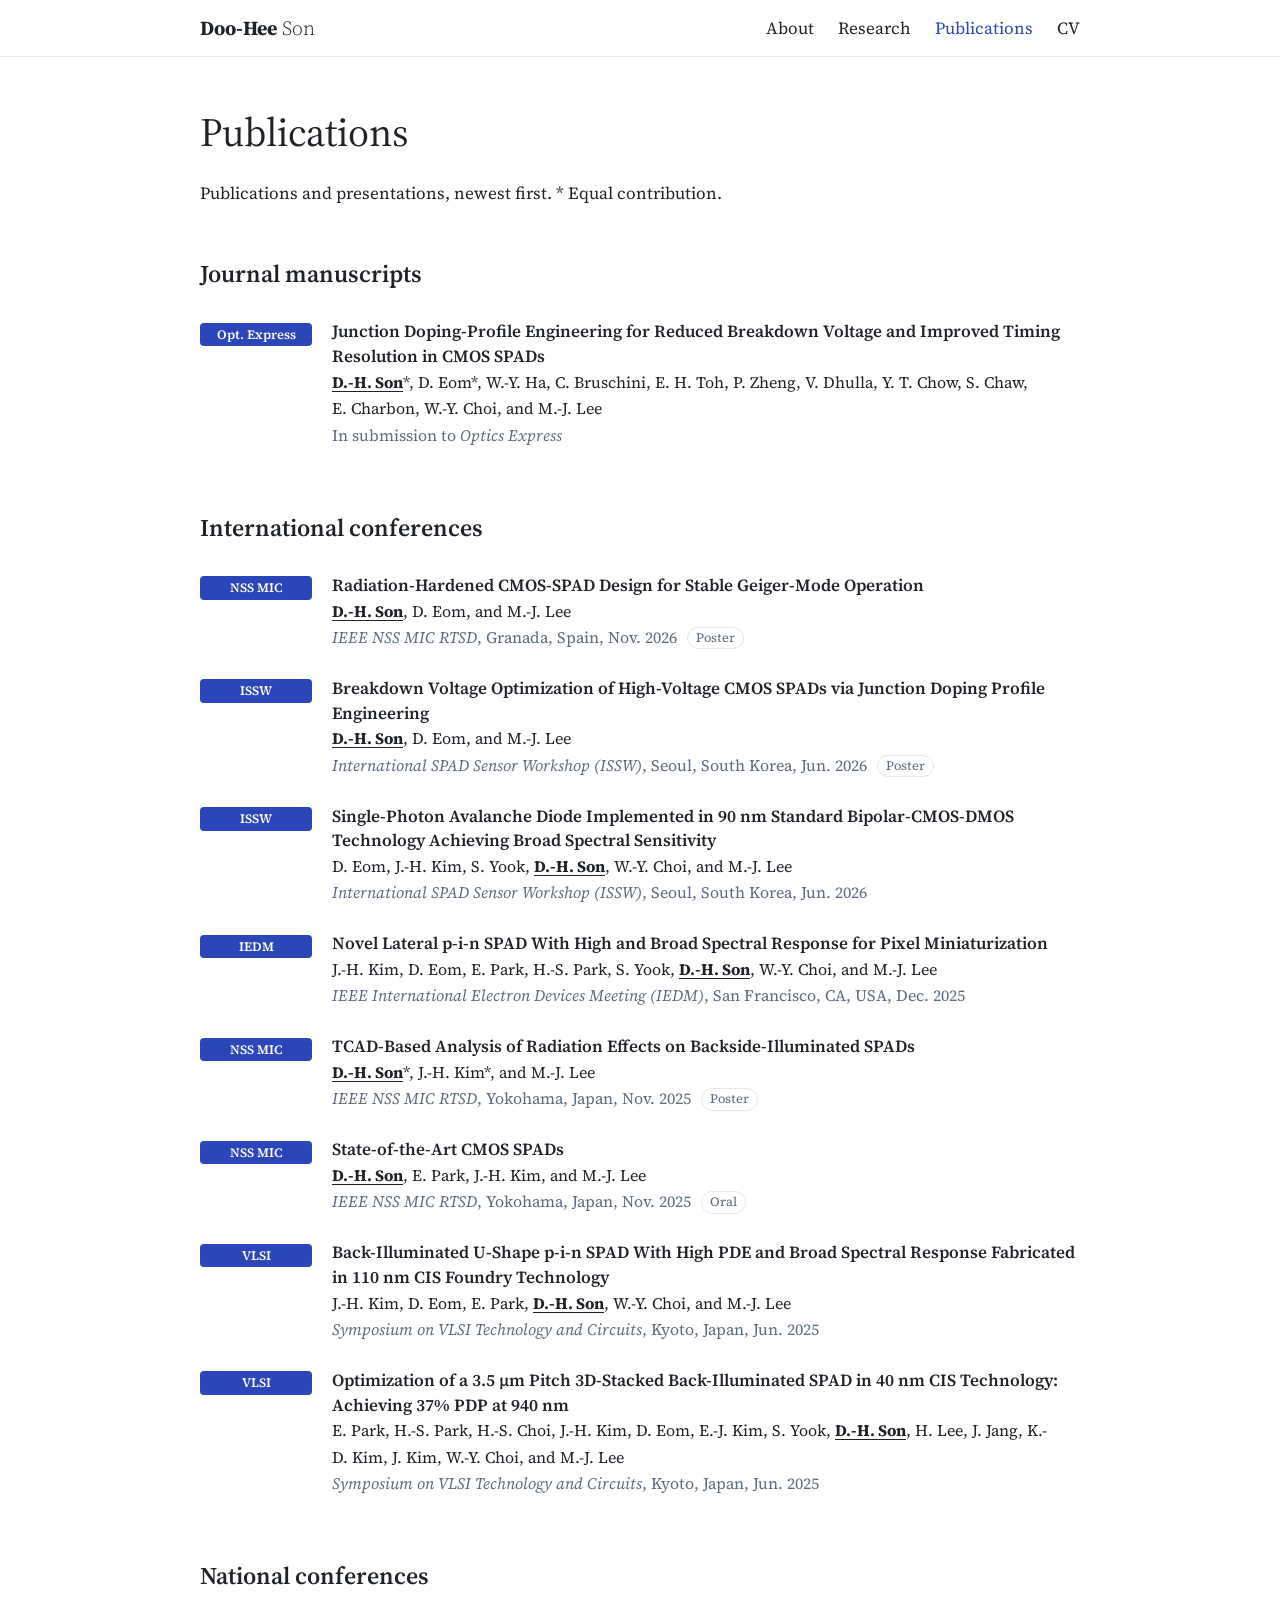
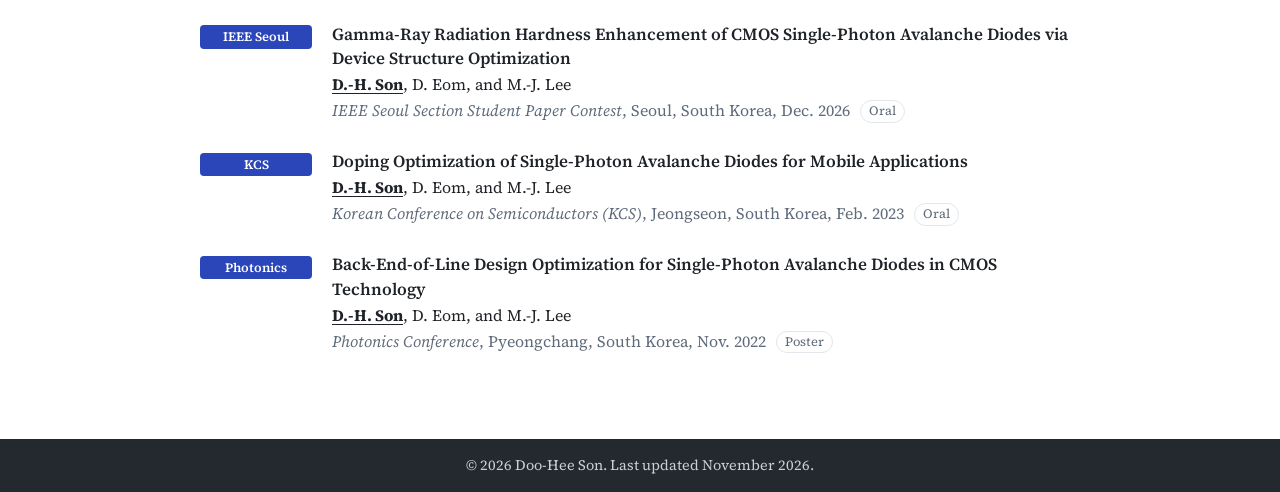
==== publications.html @ ad251dd1 "Add files via upload" ====
<!DOCTYPE html>
<html lang="en">
<head>
<meta charset="utf-8">
<meta name="viewport" content="width=device-width, initial-scale=1">
<title>Publications | Doo-Hee Son</title>
<meta name="description" content="Publications and presentations of Doo-Hee Son on CMOS single-photon avalanche diodes (SPADs).">
<link rel="icon" href="data:image/svg+xml,%3Csvg xmlns='http://www.w3.org/2000/svg' viewBox='0 0 16 16'%3E%3Crect x='2' y='2' width='12' height='12' rx='2' fill='%232A46B8'/%3E%3C/svg%3E">
<link rel="preconnect" href="https://fonts.googleapis.com">
<link rel="preconnect" href="https://fonts.gstatic.com" crossorigin>
<link href="https://fonts.googleapis.com/css2?family=Source+Serif+4:ital,opsz,wght@0,8..60,300..700;1,8..60,400&display=swap" rel="stylesheet">
<link rel="stylesheet" href="style.css">
</head>
<body>

<nav class="site-nav" aria-label="Main">
  <div class="container">
    <a class="brand" href="index.html"><b>Doo-Hee</b> <span>Son</span></a>
    <ul class="nav-links">
      <li><a href="index.html">About</a></li>
      <li><a href="research.html">Research</a></li>
      <li><a href="publications.html" aria-current="page">Publications</a></li>
      <li><a href="CV_DooHee_Son.pdf">CV</a></li>
    </ul>
  </div>
</nav>

<main class="container">
  <h1 class="page-title">Publications</h1>
  <p>Publications and presentations, newest first. * Equal contribution.</p>

  <h2>Journal manuscripts</h2>
  <ul class="pub-list">
    <li class="pub">
      <abbr class="badge" title="Optics Express">Opt. Express</abbr>
      <div>
        <div class="pub-title">Junction Doping-Profile Engineering for Reduced Breakdown Voltage and Improved Timing Resolution in CMOS SPADs</div>
        <div class="pub-authors"><b>D.-H.&nbsp;Son</b>*, D.&nbsp;Eom*, W.-Y.&nbsp;Ha, C.&nbsp;Bruschini, E.&nbsp;H.&nbsp;Toh, P.&nbsp;Zheng, V.&nbsp;Dhulla, Y.&nbsp;T.&nbsp;Chow, S.&nbsp;Chaw, E.&nbsp;Charbon, W.-Y.&nbsp;Choi, and M.-J.&nbsp;Lee</div>
        <div class="pub-venue">In submission to <i>Optics Express</i></div>
      </div>
    </li>
  </ul>

  <h2>International conferences</h2>
  <ul class="pub-list">
    <li class="pub">
      <abbr class="badge" title="IEEE Nuclear Science Symposium, Medical Imaging Conference and Room Temperature Semiconductor Detector Symposium">NSS MIC</abbr>
      <div>
        <div class="pub-title">Radiation-Hardened CMOS-SPAD Design for Stable Geiger-Mode Operation</div>
        <div class="pub-authors"><b>D.-H.&nbsp;Son</b>, D.&nbsp;Eom, and M.-J.&nbsp;Lee</div>
        <div class="pub-venue"><i>IEEE NSS MIC RTSD</i>, Granada, Spain, Nov. 2026 <span class="pill">Poster</span></div>
      </div>
    </li>
    <li class="pub">
      <abbr class="badge" title="International SPAD Sensor Workshop">ISSW</abbr>
      <div>
        <div class="pub-title">Breakdown Voltage Optimization of High-Voltage CMOS SPADs via Junction Doping Profile Engineering</div>
        <div class="pub-authors"><b>D.-H.&nbsp;Son</b>, D.&nbsp;Eom, and M.-J.&nbsp;Lee</div>
        <div class="pub-venue"><i>International SPAD Sensor Workshop (ISSW)</i>, Seoul, South Korea, Jun. 2026 <span class="pill">Poster</span></div>
      </div>
    </li>
    <li class="pub">
      <abbr class="badge" title="International SPAD Sensor Workshop">ISSW</abbr>
      <div>
        <div class="pub-title">Single-Photon Avalanche Diode Implemented in 90 nm Standard Bipolar-CMOS-DMOS Technology Achieving Broad Spectral Sensitivity</div>
        <div class="pub-authors">D.&nbsp;Eom, J.-H.&nbsp;Kim, S.&nbsp;Yook, <b>D.-H.&nbsp;Son</b>, W.-Y.&nbsp;Choi, and M.-J.&nbsp;Lee</div>
        <div class="pub-venue"><i>International SPAD Sensor Workshop (ISSW)</i>, Seoul, South Korea, Jun. 2026</div>
      </div>
    </li>
    <li class="pub">
      <abbr class="badge" title="IEEE International Electron Devices Meeting">IEDM</abbr>
      <div>
        <div class="pub-title">Novel Lateral p-i-n SPAD With High and Broad Spectral Response for Pixel Miniaturization</div>
        <div class="pub-authors">J.-H.&nbsp;Kim, D.&nbsp;Eom, E.&nbsp;Park, H.-S.&nbsp;Park, S.&nbsp;Yook, <b>D.-H.&nbsp;Son</b>, W.-Y.&nbsp;Choi, and M.-J.&nbsp;Lee</div>
        <div class="pub-venue"><i>IEEE International Electron Devices Meeting (IEDM)</i>, San Francisco, CA, USA, Dec. 2025</div>
      </div>
    </li>
    <li class="pub">
      <abbr class="badge" title="IEEE Nuclear Science Symposium, Medical Imaging Conference and Room Temperature Semiconductor Detector Symposium">NSS MIC</abbr>
      <div>
        <div class="pub-title">TCAD-Based Analysis of Radiation Effects on Backside-Illuminated SPADs</div>
        <div class="pub-authors"><b>D.-H.&nbsp;Son</b>*, J.-H.&nbsp;Kim*, and M.-J.&nbsp;Lee</div>
        <div class="pub-venue"><i>IEEE NSS MIC RTSD</i>, Yokohama, Japan, Nov. 2025 <span class="pill">Poster</span></div>
      </div>
    </li>
    <li class="pub">
      <abbr class="badge" title="IEEE Nuclear Science Symposium, Medical Imaging Conference and Room Temperature Semiconductor Detector Symposium">NSS MIC</abbr>
      <div>
        <div class="pub-title">State-of-the-Art CMOS SPADs</div>
        <div class="pub-authors"><b>D.-H.&nbsp;Son</b>, E.&nbsp;Park, J.-H.&nbsp;Kim, and M.-J.&nbsp;Lee</div>
        <div class="pub-venue"><i>IEEE NSS MIC RTSD</i>, Yokohama, Japan, Nov. 2025 <span class="pill">Oral</span></div>
      </div>
    </li>
    <li class="pub">
      <abbr class="badge" title="Symposium on VLSI Technology and Circuits">VLSI</abbr>
      <div>
        <div class="pub-title">Back-Illuminated U-Shape p-i-n SPAD With High PDE and Broad Spectral Response Fabricated in 110 nm CIS Foundry Technology</div>
        <div class="pub-authors">J.-H.&nbsp;Kim, D.&nbsp;Eom, E.&nbsp;Park, <b>D.-H.&nbsp;Son</b>, W.-Y.&nbsp;Choi, and M.-J.&nbsp;Lee</div>
        <div class="pub-venue"><i>Symposium on VLSI Technology and Circuits</i>, Kyoto, Japan, Jun. 2025</div>
      </div>
    </li>
    <li class="pub">
      <abbr class="badge" title="Symposium on VLSI Technology and Circuits">VLSI</abbr>
      <div>
        <div class="pub-title">Optimization of a 3.5 μm Pitch 3D-Stacked Back-Illuminated SPAD in 40 nm CIS Technology: Achieving 37% PDP at 940 nm</div>
        <div class="pub-authors">E.&nbsp;Park, H.-S.&nbsp;Park, H.-S.&nbsp;Choi, J.-H.&nbsp;Kim, D.&nbsp;Eom, E.-J.&nbsp;Kim, S.&nbsp;Yook, <b>D.-H.&nbsp;Son</b>, H.&nbsp;Lee, J.&nbsp;Jang, K.-D.&nbsp;Kim, J.&nbsp;Kim, W.-Y.&nbsp;Choi, and M.-J.&nbsp;Lee</div>
        <div class="pub-venue"><i>Symposium on VLSI Technology and Circuits</i>, Kyoto, Japan, Jun. 2025</div>
      </div>
    </li>
  </ul>

  <h2>National conferences</h2>
  <ul class="pub-list">
    <li class="pub">
      <abbr class="badge" title="IEEE Seoul Section Student Paper Contest">IEEE Seoul</abbr>
      <div>
        <div class="pub-title">Gamma-Ray Radiation Hardness Enhancement of CMOS Single-Photon Avalanche Diodes via Device Structure Optimization</div>
        <div class="pub-authors"><b>D.-H.&nbsp;Son</b>, D.&nbsp;Eom, and M.-J.&nbsp;Lee</div>
        <div class="pub-venue"><i>IEEE Seoul Section Student Paper Contest</i>, Seoul, South Korea, Dec. 2026 <span class="pill">Oral</span></div>
      </div>
    </li>
    <li class="pub">
      <abbr class="badge" title="Korean Conference on Semiconductors">KCS</abbr>
      <div>
        <div class="pub-title">Doping Optimization of Single-Photon Avalanche Diodes for Mobile Applications</div>
        <div class="pub-authors"><b>D.-H.&nbsp;Son</b>, D.&nbsp;Eom, and M.-J.&nbsp;Lee</div>
        <div class="pub-venue"><i>Korean Conference on Semiconductors (KCS)</i>, Jeongseon, South Korea, Feb. 2023 <span class="pill">Oral</span></div>
      </div>
    </li>
    <li class="pub">
      <abbr class="badge" title="Photonics Conference">Photonics</abbr>
      <div>
        <div class="pub-title">Back-End-of-Line Design Optimization for Single-Photon Avalanche Diodes in CMOS Technology</div>
        <div class="pub-authors"><b>D.-H.&nbsp;Son</b>, D.&nbsp;Eom, and M.-J.&nbsp;Lee</div>
        <div class="pub-venue"><i>Photonics Conference</i>, Pyeongchang, South Korea, Nov. 2022 <span class="pill">Poster</span></div>
      </div>
    </li>
  </ul>
</main>

<footer class="site-footer">
  <div class="container">© 2026 Doo-Hee Son. Last updated November 2026.</div>
</footer>

</body>
</html>
---- style.css ----
/* Doo-Hee Son, personal academic site */

:root {
  --text: #1f2328;
  --muted: #5f6b7a;
  --link: #2a46b8;
  --link-hover: #1b2f8a;
  --rule: #e3e6ea;
  --card: #fafbfc;
  --bg: #ffffff;
  --photon: #2f55e4;
  --pixel: #e8ebf3;
  --serif: "Source Serif 4", Georgia, "Times New Roman", serif;
}

* { box-sizing: border-box; }

html { -webkit-text-size-adjust: 100%; scroll-padding-top: 4.5rem; }

body {
  margin: 0;
  background: var(--bg);
  color: var(--text);
  font-family: var(--serif);
  font-optical-sizing: auto;
  font-size: 1.0625rem;
  line-height: 1.65;
}

a { color: var(--link); text-decoration: none; }
a:hover { color: var(--link-hover); text-decoration: underline; text-underline-offset: 0.15em; }
a:focus-visible, canvas:focus-visible {
  outline: 2px solid var(--link);
  outline-offset: 3px;
  border-radius: 2px;
}

p { margin: 0 0 1rem; }

.container {
  max-width: 58rem;
  margin: 0 auto;
  padding: 0 1.5rem;
}

/* Navigation */
.site-nav {
  position: sticky;
  top: 0;
  z-index: 10;
  background: rgba(255, 255, 255, 0.96);
  border-bottom: 1px solid var(--rule);
}
.site-nav .container {
  display: flex;
  align-items: center;
  justify-content: space-between;
  gap: 1rem;
  min-height: 3.5rem;
}
.brand {
  font-size: 1.25rem;
  color: var(--text);
  white-space: nowrap;
}
.brand:hover { color: var(--text); text-decoration: none; }
.brand b { font-weight: 700; }
.brand span { font-weight: 300; }
.nav-links {
  display: flex;
  flex-wrap: wrap;
  gap: 0.25rem 1.5rem;
  margin: 0 0 0 auto;
  padding: 0;
  list-style: none;
}
.nav-links a { color: var(--text); }
.nav-links a:hover { color: var(--link); text-decoration: none; }
.nav-links a[aria-current="page"] { color: var(--link); }

main.container { padding-top: 3.25rem; padding-bottom: 4.5rem; }

/* Headings */
.name {
  font-size: 2.75rem;
  line-height: 1.1;
  margin: 0 0 0.35rem;
  font-weight: 300;
  letter-spacing: -0.01em;
}
.name b { font-weight: 700; }
.tagline {
  color: var(--muted);
  font-size: 1.125rem;
  margin: 0 0 2rem;
}
.page-title {
  font-size: 2.5rem;
  font-weight: 400;
  line-height: 1.15;
  margin: 0 0 1.5rem;
}
h2 {
  font-size: 1.5rem;
  font-weight: 600;
  line-height: 1.25;
  margin: 3.25rem 0 1.1rem;
}
h3 {
  font-size: 1.2rem;
  font-weight: 600;
  line-height: 1.35;
  margin: 0 0 0.2rem;
}

/* About page */
.profile {
  float: right;
  width: 15rem;
  margin: 0.35rem 0 1.5rem 2.5rem;
}
.profile img {
  display: block;
  width: 100%;
  aspect-ratio: 3 / 4;
  object-fit: cover;
  border-radius: 6px;
  box-shadow: 0 1px 2px rgba(31, 35, 40, 0.12), 0 4px 14px rgba(31, 35, 40, 0.08);
  background: var(--pixel);
}
.profile figcaption {
  margin-top: 0.75rem;
  font-size: 0.9rem;
  line-height: 1.5;
  color: var(--muted);
  text-align: center;
}
.profile.missing img { display: none; }

.contact-card {
  display: inline-block;
  margin: 0.5rem 0 0;
  padding: 0.9rem 1.25rem;
  border: 1px solid var(--rule);
  border-radius: 8px;
  background: var(--card);
  font-size: 1rem;
}
.contact-card ul { list-style: none; margin: 0; padding: 0; }
.contact-card li {
  display: flex;
  align-items: baseline;
  gap: 0.6rem;
  padding: 0.15rem 0;
}
.contact-card svg {
  flex: none;
  width: 1rem;
  height: 1rem;
  position: relative;
  top: 0.15rem;
  color: var(--muted);
}
.contact-card .sep { color: var(--muted); margin: 0 0.35rem; }
.contact-card .note { color: var(--muted); }

.clear { clear: both; }

/* News */
.news { list-style: none; margin: 0; padding: 0; }
.news li {
  display: grid;
  grid-template-columns: 6.5rem 1fr;
  gap: 1rem;
  padding: 0.45rem 0;
  border-bottom: 1px solid var(--rule);
}
.news li:last-child { border-bottom: 0; }
.news time { color: var(--muted); font-variant-numeric: tabular-nums; }

/* Publications */
.pub-list { list-style: none; margin: 0; padding: 0; }
.pub {
  display: grid;
  grid-template-columns: 7rem 1fr;
  gap: 1.25rem;
  padding: 0.8rem 0;
}
.badge {
  display: block;
  align-self: start;
  margin-top: 0.2rem;
  padding: 0.2rem 0.4rem;
  border-radius: 4px;
  background: var(--link);
  color: #fff;
  font-size: 0.8rem;
  font-weight: 600;
  line-height: 1.35;
  text-align: center;
  text-decoration: none;
}
.pub-title { font-weight: 600; line-height: 1.45; }
.pub-authors { color: var(--text); font-size: 1rem; }
.pub-authors b { font-weight: 700; text-decoration: underline; text-underline-offset: 0.18em; text-decoration-thickness: 1px; white-space: nowrap; }
.pub-venue { color: var(--muted); font-size: 1rem; }
.pill {
  display: inline-block;
  margin-left: 0.4rem;
  padding: 0 0.5rem;
  border: 1px solid var(--rule);
  border-radius: 999px;
  font-size: 0.8rem;
  line-height: 1.6;
  color: var(--muted);
  vertical-align: 0.1em;
}
.pub-note { color: var(--muted); font-size: 0.95rem; margin-top: 1rem; }
.more-link { margin-top: 0.75rem; }

/* Research page */
.research-intro {
  display: grid;
  grid-template-columns: 1fr auto;
  gap: 2.5rem;
  align-items: start;
}
.array { margin: 0; width: 15rem; }
.array canvas { display: block; width: 15rem; height: 15rem; cursor: pointer; }
.array figcaption {
  margin-top: 0.6rem;
  font-size: 0.875rem;
  line-height: 1.45;
  color: var(--muted);
}
.project { margin-top: 3.5rem; }
.project h2 { margin-top: 0; }
.nobr { white-space: nowrap; }
.project .period { color: var(--muted); margin: 0 0 0.85rem; }
.project .credit { color: var(--muted); font-size: 1rem; }

.tapeouts {
  width: 100%;
  border-collapse: collapse;
  margin-top: 1rem;
  font-size: 1rem;
  line-height: 1.45;
}
.tapeouts th {
  text-align: left;
  font-weight: 600;
  padding: 0.45rem 1rem 0.45rem 0;
  border-bottom: 1px solid var(--text);
}
.tapeouts td {
  padding: 0.55rem 1rem 0.55rem 0;
  border-bottom: 1px solid var(--rule);
  vertical-align: top;
}
.tapeouts td:first-child { white-space: nowrap; color: var(--muted); font-variant-numeric: tabular-nums; }

/* Footer */
.site-footer {
  background: #24292f;
  color: #c9d1d9;
  font-size: 0.9rem;
  padding: 0.9rem 0;
  text-align: center;
}

@media (max-width: 720px) {
  main.container { padding-top: 2.25rem; }
  .name { font-size: 2.25rem; }
  .page-title { font-size: 2rem; }
  .profile { float: none; width: 12rem; margin: 0 0 1.75rem; }
  .profile figcaption { text-align: left; }
  .contact-card { display: block; }
  .news li { grid-template-columns: 1fr; gap: 0; }
  .pub { grid-template-columns: 1fr; gap: 0.35rem; }
  .badge { justify-self: start; }
  .research-intro { grid-template-columns: 1fr; gap: 1.5rem; }
  .array, .array canvas { width: 12.5rem; }
  .array canvas { height: 12.5rem; }
  .tapeouts thead { display: none; }
  .tapeouts tr { display: block; padding: 0.6rem 0; border-bottom: 1px solid var(--rule); }
  .tapeouts td { display: block; border: 0; padding: 0; }
}

@media (prefers-reduced-motion: reduce) {
  * { scroll-behavior: auto !important; }
}
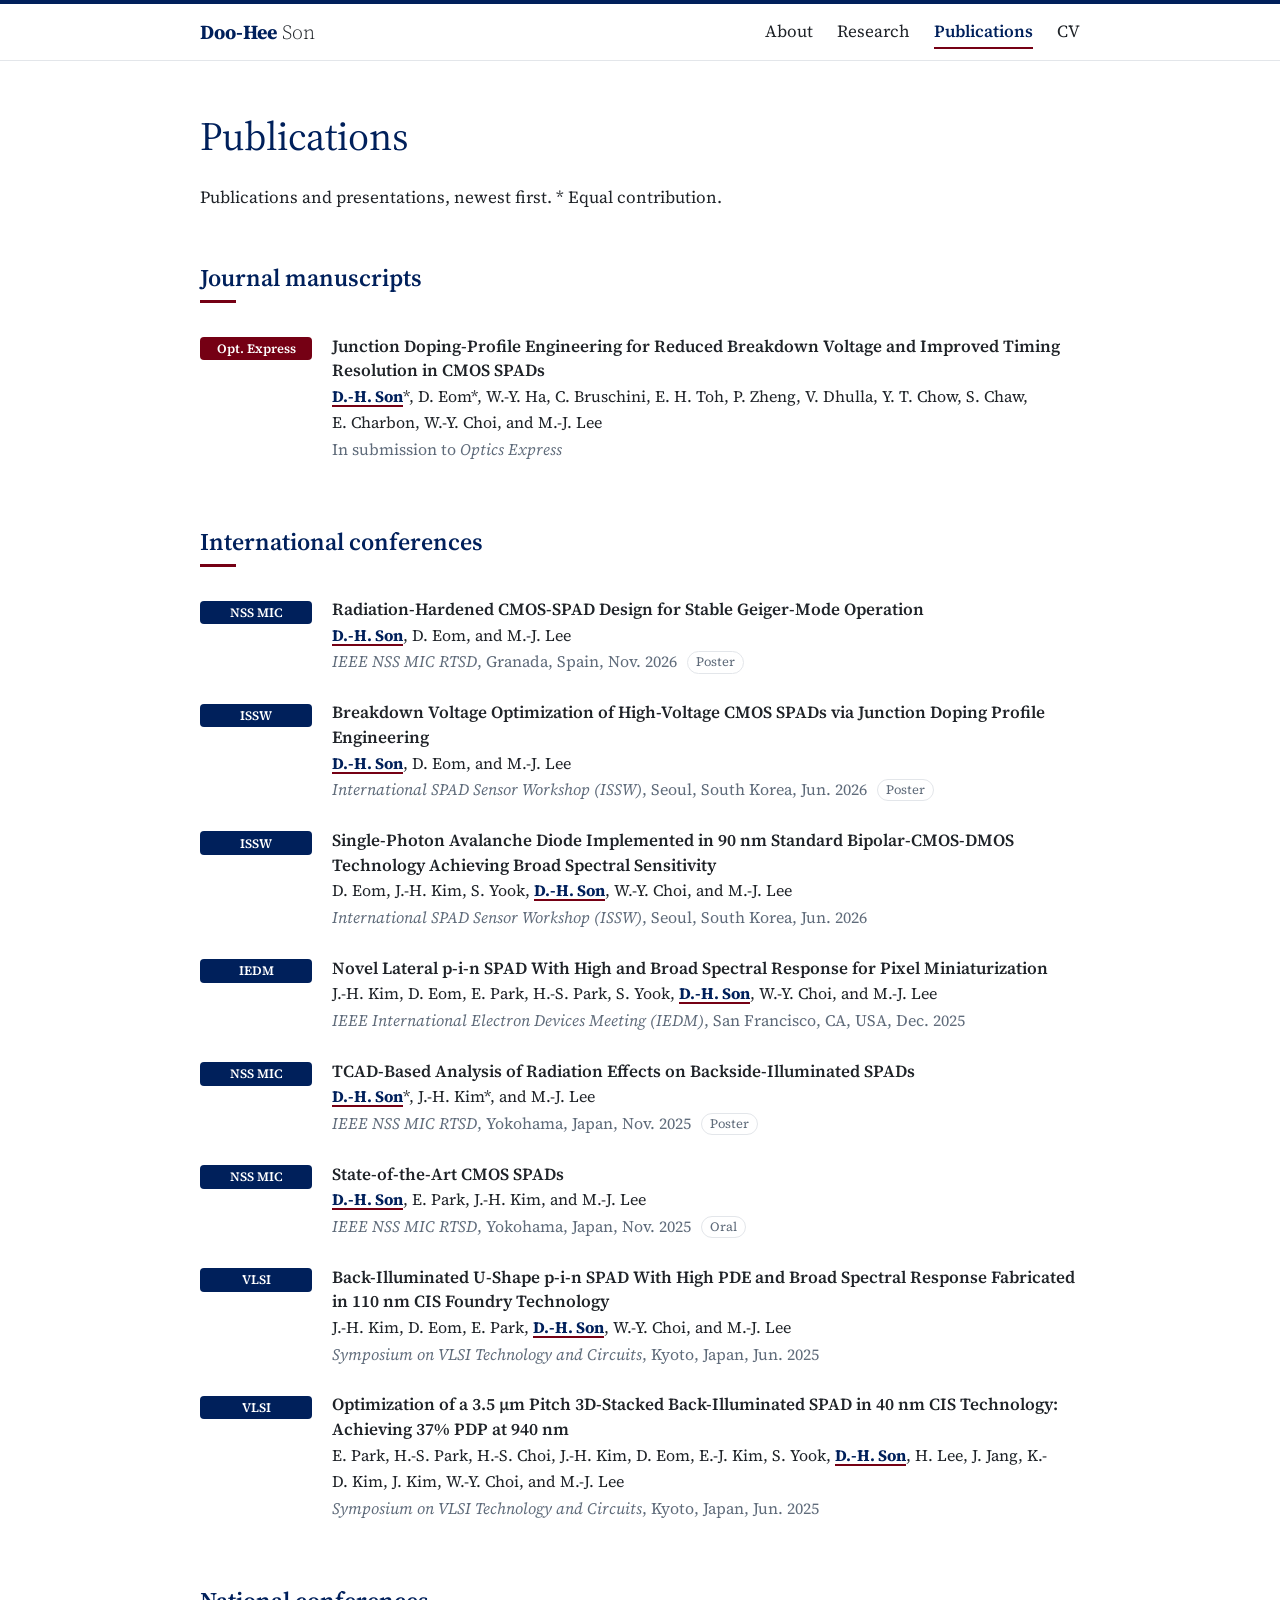
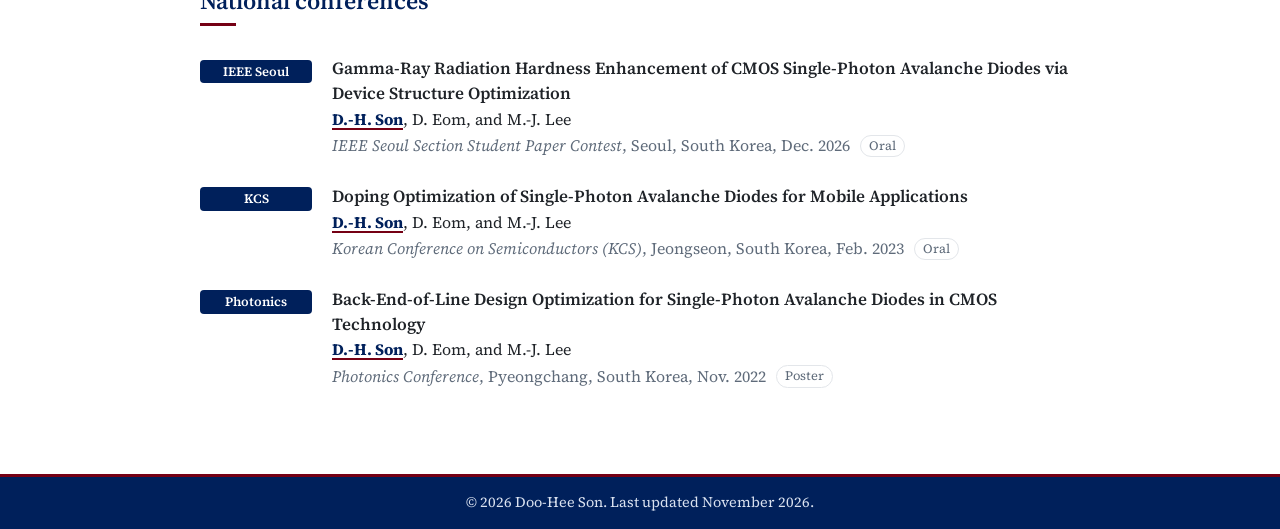
==== commit 46170e92: "Add files via upload" ====
--- a/publications.html
+++ b/publications.html
@@ -5,7 +5,7 @@
 <meta name="viewport" content="width=device-width, initial-scale=1">
 <title>Publications | Doo-Hee Son</title>
 <meta name="description" content="Publications and presentations of Doo-Hee Son on CMOS single-photon avalanche diodes (SPADs).">
-<link rel="icon" href="data:image/svg+xml,%3Csvg xmlns='http://www.w3.org/2000/svg' viewBox='0 0 16 16'%3E%3Crect x='2' y='2' width='12' height='12' rx='2' fill='%232A46B8'/%3E%3C/svg%3E">
+<link rel="icon" href="data:image/svg+xml,%3Csvg xmlns='http://www.w3.org/2000/svg' viewBox='0 0 16 16'%3E%3Crect x='2' y='2' width='12' height='12' rx='2' fill='%2300205B'/%3E%3Crect x='9' y='9' width='5' height='5' rx='1' fill='%23750014'/%3E%3C/svg%3E">
 <link rel="preconnect" href="https://fonts.googleapis.com">
 <link rel="preconnect" href="https://fonts.gstatic.com" crossorigin>
 <link href="https://fonts.googleapis.com/css2?family=Source+Serif+4:ital,opsz,wght@0,8..60,300..700;1,8..60,400&display=swap" rel="stylesheet">
@@ -32,7 +32,7 @@
   <h2>Journal manuscripts</h2>
   <ul class="pub-list">
     <li class="pub">
-      <abbr class="badge" title="Optics Express">Opt. Express</abbr>
+      <abbr class="badge journal" title="Optics Express">Opt. Express</abbr>
       <div>
         <div class="pub-title">Junction Doping-Profile Engineering for Reduced Breakdown Voltage and Improved Timing Resolution in CMOS SPADs</div>
         <div class="pub-authors"><b>D.-H.&nbsp;Son</b>*, D.&nbsp;Eom*, W.-Y.&nbsp;Ha, C.&nbsp;Bruschini, E.&nbsp;H.&nbsp;Toh, P.&nbsp;Zheng, V.&nbsp;Dhulla, Y.&nbsp;T.&nbsp;Chow, S.&nbsp;Chaw, E.&nbsp;Charbon, W.-Y.&nbsp;Choi, and M.-J.&nbsp;Lee</div>
--- a/style.css
+++ b/style.css
@@ -3,12 +3,14 @@
 :root {
   --text: #1f2328;
   --muted: #5f6b7a;
-  --link: #2a46b8;
-  --link-hover: #1b2f8a;
+  --yonsei: #00205B;   /* Yonsei blue, official Pantone 281C */
+  --mit: #750014;      /* MIT red, official web color */
+  --link: var(--yonsei);
+  --link-hover: var(--mit);
   --rule: #e3e6ea;
   --card: #fafbfc;
   --bg: #ffffff;
-  --photon: #2f55e4;
+  --photon: #00205B;
   --pixel: #e8ebf3;
   --serif: "Source Serif 4", Georgia, "Times New Roman", serif;
 }
@@ -27,10 +29,16 @@
   line-height: 1.65;
 }
 
-a { color: var(--link); text-decoration: none; }
-a:hover { color: var(--link-hover); text-decoration: underline; text-underline-offset: 0.15em; }
+a {
+  color: var(--link);
+  text-decoration: underline;
+  text-decoration-color: rgba(0, 32, 91, 0.3);
+  text-decoration-thickness: 1px;
+  text-underline-offset: 0.18em;
+}
+a:hover { color: var(--link-hover); text-decoration-color: var(--link-hover); }
 a:focus-visible, canvas:focus-visible {
-  outline: 2px solid var(--link);
+  outline: 2px solid var(--yonsei);
   outline-offset: 3px;
   border-radius: 2px;
 }
@@ -49,6 +57,7 @@
   top: 0;
   z-index: 10;
   background: rgba(255, 255, 255, 0.96);
+  border-top: 4px solid var(--yonsei);
   border-bottom: 1px solid var(--rule);
 }
 .site-nav .container {
@@ -63,8 +72,8 @@
   color: var(--text);
   white-space: nowrap;
 }
-.brand:hover { color: var(--text); text-decoration: none; }
-.brand b { font-weight: 700; }
+.brand, .brand:hover { color: var(--text); text-decoration: none; }
+.brand b { font-weight: 700; color: var(--yonsei); }
 .brand span { font-weight: 300; }
 .nav-links {
   display: flex;
@@ -74,9 +83,10 @@
   padding: 0;
   list-style: none;
 }
-.nav-links a { color: var(--text); }
-.nav-links a:hover { color: var(--link); text-decoration: none; }
-.nav-links a[aria-current="page"] { color: var(--link); }
+.nav-links a { color: var(--text); text-decoration: none; }
+.nav-links a { display: inline-block; padding: 0.15rem 0; border-bottom: 2px solid transparent; }
+.nav-links a:hover { color: var(--mit); text-decoration: none; }
+.nav-links a[aria-current="page"] { color: var(--yonsei); font-weight: 600; border-bottom-color: var(--mit); }
 
 main.container { padding-top: 3.25rem; padding-bottom: 4.5rem; }
 
@@ -88,7 +98,7 @@
   font-weight: 300;
   letter-spacing: -0.01em;
 }
-.name b { font-weight: 700; }
+.name b { font-weight: 700; color: var(--yonsei); }
 .tagline {
   color: var(--muted);
   font-size: 1.125rem;
@@ -99,12 +109,22 @@
   font-weight: 400;
   line-height: 1.15;
   margin: 0 0 1.5rem;
+  color: var(--yonsei);
 }
 h2 {
   font-size: 1.5rem;
   font-weight: 600;
   line-height: 1.25;
+  color: var(--yonsei);
   margin: 3.25rem 0 1.1rem;
+}
+h2::after {
+  content: "";
+  display: block;
+  width: 2.25rem;
+  height: 3px;
+  margin-top: 0.45rem;
+  background: var(--mit);
 }
 h3 {
   font-size: 1.2rem;
@@ -159,7 +179,7 @@
   height: 1rem;
   position: relative;
   top: 0.15rem;
-  color: var(--muted);
+  color: var(--yonsei);
 }
 .contact-card .sep { color: var(--muted); margin: 0 0.35rem; }
 .contact-card .note { color: var(--muted); }
@@ -192,7 +212,7 @@
   margin-top: 0.2rem;
   padding: 0.2rem 0.4rem;
   border-radius: 4px;
-  background: var(--link);
+  background: var(--yonsei);
   color: #fff;
   font-size: 0.8rem;
   font-weight: 600;
@@ -200,9 +220,10 @@
   text-align: center;
   text-decoration: none;
 }
+.badge.journal { background: var(--mit); }
 .pub-title { font-weight: 600; line-height: 1.45; }
 .pub-authors { color: var(--text); font-size: 1rem; }
-.pub-authors b { font-weight: 700; text-decoration: underline; text-underline-offset: 0.18em; text-decoration-thickness: 1px; white-space: nowrap; }
+.pub-authors b { font-weight: 700; color: var(--yonsei); text-decoration: underline; text-decoration-color: var(--mit); text-underline-offset: 0.2em; text-decoration-thickness: 2px; white-space: nowrap; }
 .pub-venue { color: var(--muted); font-size: 1rem; }
 .pill {
   display: inline-block;
@@ -250,7 +271,7 @@
   text-align: left;
   font-weight: 600;
   padding: 0.45rem 1rem 0.45rem 0;
-  border-bottom: 1px solid var(--text);
+  border-bottom: 2px solid var(--yonsei);
 }
 .tapeouts td {
   padding: 0.55rem 1rem 0.55rem 0;
@@ -261,8 +282,9 @@
 
 /* Footer */
 .site-footer {
-  background: #24292f;
-  color: #c9d1d9;
+  background: var(--yonsei);
+  border-top: 3px solid var(--mit);
+  color: #dbe3f1;
   font-size: 0.9rem;
   padding: 0.9rem 0;
   text-align: center;
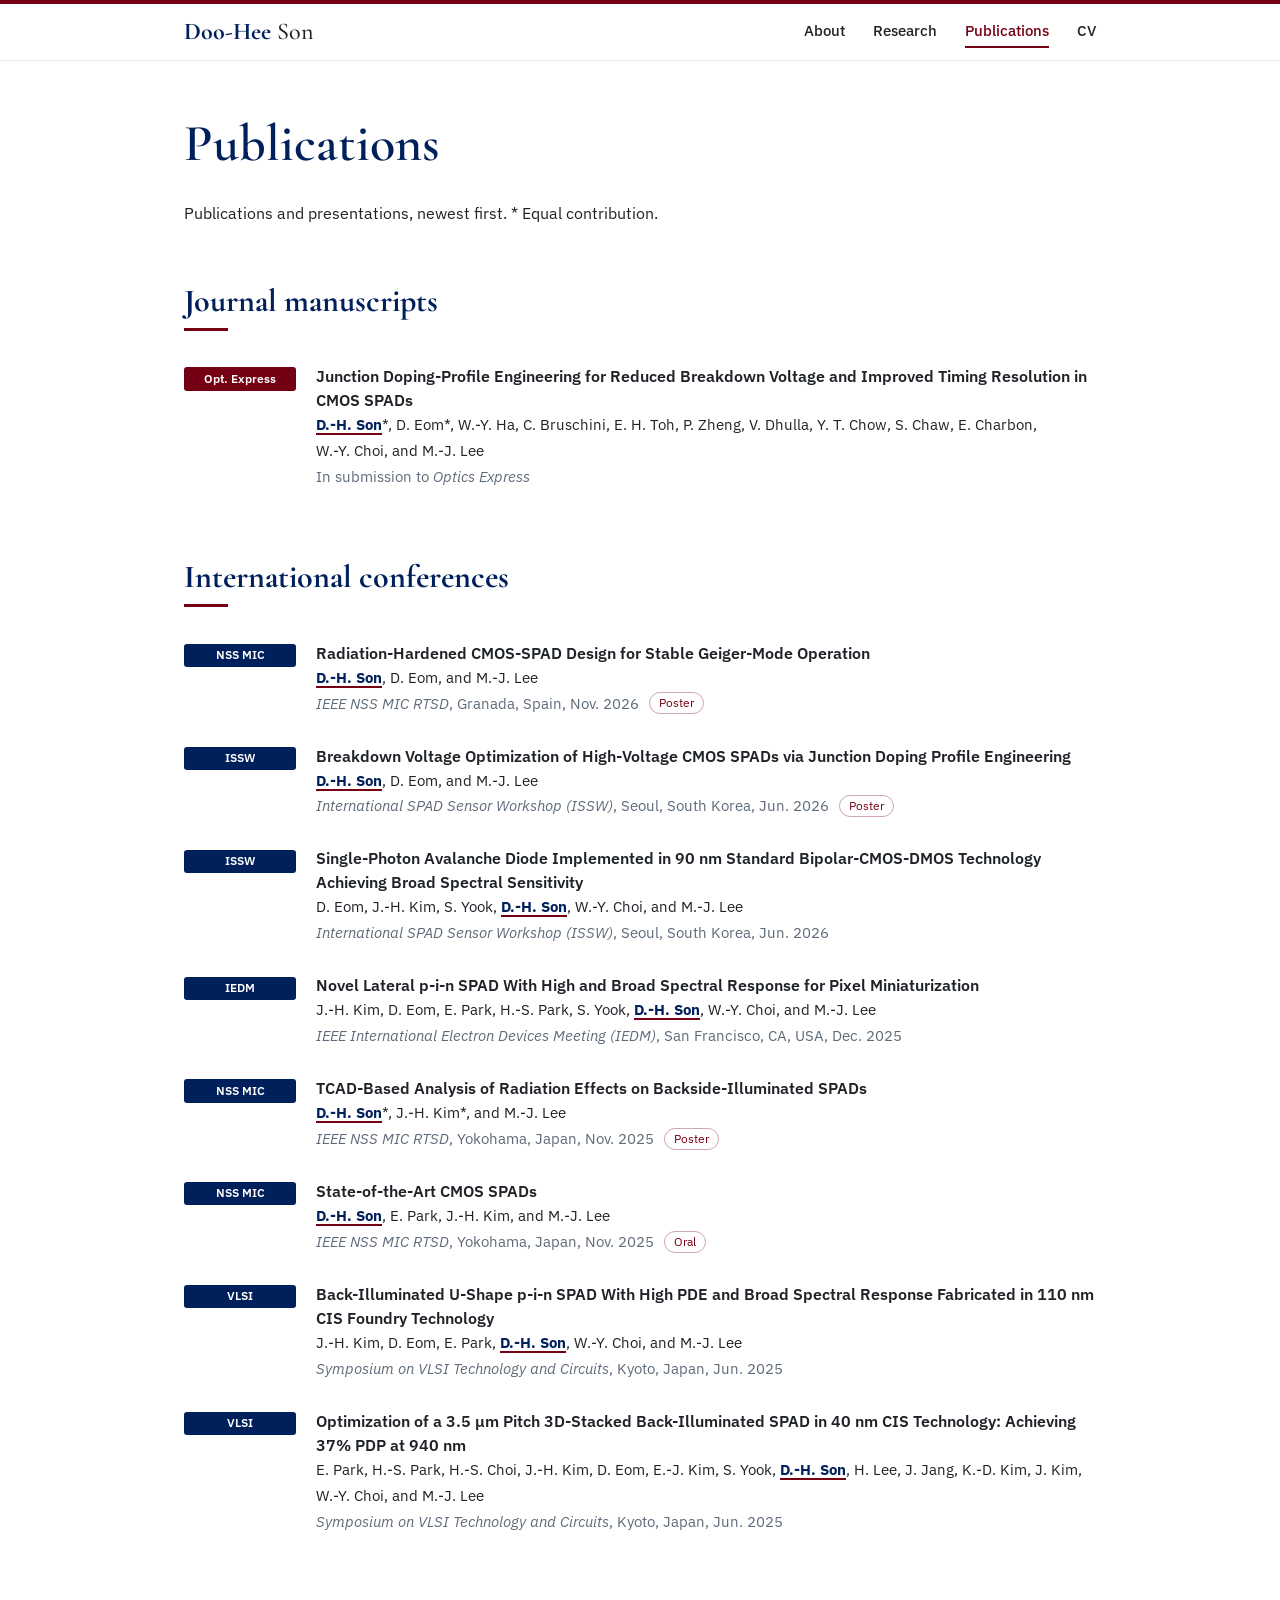
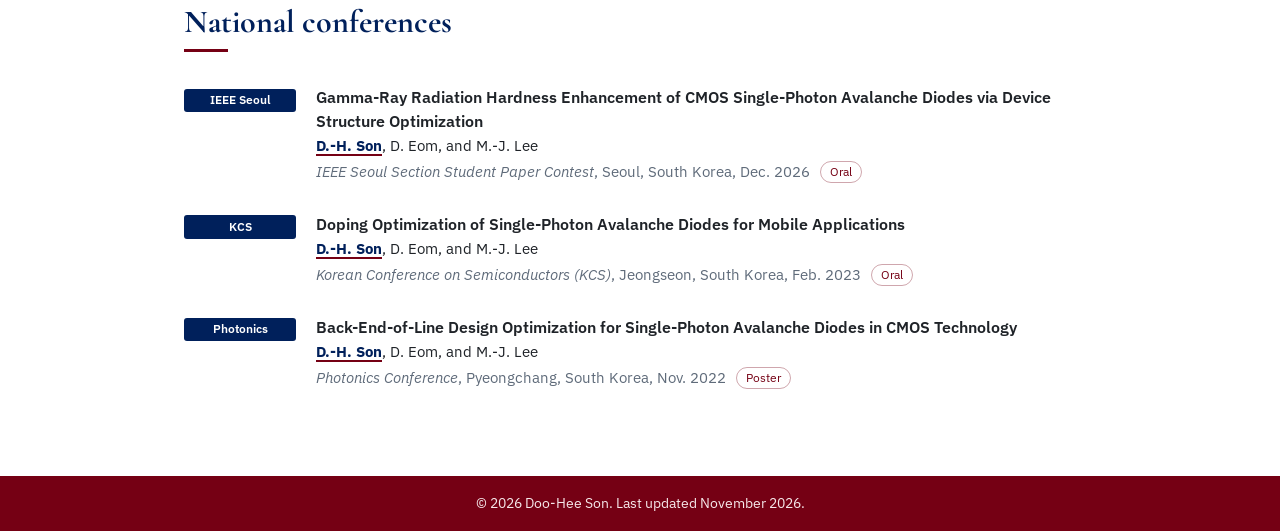
==== commit 4d76e2d3: "Add files via upload" ====
--- a/publications.html
+++ b/publications.html
@@ -8,7 +8,7 @@
 <link rel="icon" href="data:image/svg+xml,%3Csvg xmlns='http://www.w3.org/2000/svg' viewBox='0 0 16 16'%3E%3Crect x='2' y='2' width='12' height='12' rx='2' fill='%2300205B'/%3E%3Crect x='9' y='9' width='5' height='5' rx='1' fill='%23750014'/%3E%3C/svg%3E">
 <link rel="preconnect" href="https://fonts.googleapis.com">
 <link rel="preconnect" href="https://fonts.gstatic.com" crossorigin>
-<link href="https://fonts.googleapis.com/css2?family=Source+Serif+4:ital,opsz,wght@0,8..60,300..700;1,8..60,400&display=swap" rel="stylesheet">
+<link href="https://fonts.googleapis.com/css2?family=Cormorant+Garamond:wght@500;600;700&family=IBM+Plex+Sans:ital,wght@0,400;0,500;0,600;0,700;1,400&display=swap" rel="stylesheet">
 <link rel="stylesheet" href="style.css">
 </head>
 <body>
@@ -35,7 +35,7 @@
       <abbr class="badge journal" title="Optics Express">Opt. Express</abbr>
       <div>
         <div class="pub-title">Junction Doping-Profile Engineering for Reduced Breakdown Voltage and Improved Timing Resolution in CMOS SPADs</div>
-        <div class="pub-authors"><b>D.-H.&nbsp;Son</b>*, D.&nbsp;Eom*, W.-Y.&nbsp;Ha, C.&nbsp;Bruschini, E.&nbsp;H.&nbsp;Toh, P.&nbsp;Zheng, V.&nbsp;Dhulla, Y.&nbsp;T.&nbsp;Chow, S.&nbsp;Chaw, E.&nbsp;Charbon, W.-Y.&nbsp;Choi, and M.-J.&nbsp;Lee</div>
+        <div class="pub-authors"><b>D.-H.&nbsp;Son</b>*, <span class="nobr">D.&nbsp;Eom*</span>, <span class="nobr">W.-Y.&nbsp;Ha</span>, <span class="nobr">C.&nbsp;Bruschini</span>, <span class="nobr">E.&nbsp;H.&nbsp;Toh</span>, <span class="nobr">P.&nbsp;Zheng</span>, <span class="nobr">V.&nbsp;Dhulla</span>, <span class="nobr">Y.&nbsp;T.&nbsp;Chow</span>, <span class="nobr">S.&nbsp;Chaw</span>, <span class="nobr">E.&nbsp;Charbon</span>, <span class="nobr">W.-Y.&nbsp;Choi</span>, and <span class="nobr">M.-J.&nbsp;Lee</span></div>
         <div class="pub-venue">In submission to <i>Optics Express</i></div>
       </div>
     </li>
@@ -47,7 +47,7 @@
       <abbr class="badge" title="IEEE Nuclear Science Symposium, Medical Imaging Conference and Room Temperature Semiconductor Detector Symposium">NSS MIC</abbr>
       <div>
         <div class="pub-title">Radiation-Hardened CMOS-SPAD Design for Stable Geiger-Mode Operation</div>
-        <div class="pub-authors"><b>D.-H.&nbsp;Son</b>, D.&nbsp;Eom, and M.-J.&nbsp;Lee</div>
+        <div class="pub-authors"><b>D.-H.&nbsp;Son</b>, <span class="nobr">D.&nbsp;Eom</span>, and <span class="nobr">M.-J.&nbsp;Lee</span></div>
         <div class="pub-venue"><i>IEEE NSS MIC RTSD</i>, Granada, Spain, Nov. 2026 <span class="pill">Poster</span></div>
       </div>
     </li>
@@ -55,7 +55,7 @@
       <abbr class="badge" title="International SPAD Sensor Workshop">ISSW</abbr>
       <div>
         <div class="pub-title">Breakdown Voltage Optimization of High-Voltage CMOS SPADs via Junction Doping Profile Engineering</div>
-        <div class="pub-authors"><b>D.-H.&nbsp;Son</b>, D.&nbsp;Eom, and M.-J.&nbsp;Lee</div>
+        <div class="pub-authors"><b>D.-H.&nbsp;Son</b>, <span class="nobr">D.&nbsp;Eom</span>, and <span class="nobr">M.-J.&nbsp;Lee</span></div>
         <div class="pub-venue"><i>International SPAD Sensor Workshop (ISSW)</i>, Seoul, South Korea, Jun. 2026 <span class="pill">Poster</span></div>
       </div>
     </li>
@@ -63,7 +63,7 @@
       <abbr class="badge" title="International SPAD Sensor Workshop">ISSW</abbr>
       <div>
         <div class="pub-title">Single-Photon Avalanche Diode Implemented in 90 nm Standard Bipolar-CMOS-DMOS Technology Achieving Broad Spectral Sensitivity</div>
-        <div class="pub-authors">D.&nbsp;Eom, J.-H.&nbsp;Kim, S.&nbsp;Yook, <b>D.-H.&nbsp;Son</b>, W.-Y.&nbsp;Choi, and M.-J.&nbsp;Lee</div>
+        <div class="pub-authors"><span class="nobr">D.&nbsp;Eom</span>, <span class="nobr">J.-H.&nbsp;Kim</span>, <span class="nobr">S.&nbsp;Yook</span>, <b>D.-H.&nbsp;Son</b>, <span class="nobr">W.-Y.&nbsp;Choi</span>, and <span class="nobr">M.-J.&nbsp;Lee</span></div>
         <div class="pub-venue"><i>International SPAD Sensor Workshop (ISSW)</i>, Seoul, South Korea, Jun. 2026</div>
       </div>
     </li>
@@ -71,7 +71,7 @@
       <abbr class="badge" title="IEEE International Electron Devices Meeting">IEDM</abbr>
       <div>
         <div class="pub-title">Novel Lateral p-i-n SPAD With High and Broad Spectral Response for Pixel Miniaturization</div>
-        <div class="pub-authors">J.-H.&nbsp;Kim, D.&nbsp;Eom, E.&nbsp;Park, H.-S.&nbsp;Park, S.&nbsp;Yook, <b>D.-H.&nbsp;Son</b>, W.-Y.&nbsp;Choi, and M.-J.&nbsp;Lee</div>
+        <div class="pub-authors"><span class="nobr">J.-H.&nbsp;Kim</span>, <span class="nobr">D.&nbsp;Eom</span>, <span class="nobr">E.&nbsp;Park</span>, <span class="nobr">H.-S.&nbsp;Park</span>, <span class="nobr">S.&nbsp;Yook</span>, <b>D.-H.&nbsp;Son</b>, <span class="nobr">W.-Y.&nbsp;Choi</span>, and <span class="nobr">M.-J.&nbsp;Lee</span></div>
         <div class="pub-venue"><i>IEEE International Electron Devices Meeting (IEDM)</i>, San Francisco, CA, USA, Dec. 2025</div>
       </div>
     </li>
@@ -79,7 +79,7 @@
       <abbr class="badge" title="IEEE Nuclear Science Symposium, Medical Imaging Conference and Room Temperature Semiconductor Detector Symposium">NSS MIC</abbr>
       <div>
         <div class="pub-title">TCAD-Based Analysis of Radiation Effects on Backside-Illuminated SPADs</div>
-        <div class="pub-authors"><b>D.-H.&nbsp;Son</b>*, J.-H.&nbsp;Kim*, and M.-J.&nbsp;Lee</div>
+        <div class="pub-authors"><b>D.-H.&nbsp;Son</b>*, <span class="nobr">J.-H.&nbsp;Kim*</span>, and <span class="nobr">M.-J.&nbsp;Lee</span></div>
         <div class="pub-venue"><i>IEEE NSS MIC RTSD</i>, Yokohama, Japan, Nov. 2025 <span class="pill">Poster</span></div>
       </div>
     </li>
@@ -87,7 +87,7 @@
       <abbr class="badge" title="IEEE Nuclear Science Symposium, Medical Imaging Conference and Room Temperature Semiconductor Detector Symposium">NSS MIC</abbr>
       <div>
         <div class="pub-title">State-of-the-Art CMOS SPADs</div>
-        <div class="pub-authors"><b>D.-H.&nbsp;Son</b>, E.&nbsp;Park, J.-H.&nbsp;Kim, and M.-J.&nbsp;Lee</div>
+        <div class="pub-authors"><b>D.-H.&nbsp;Son</b>, <span class="nobr">E.&nbsp;Park</span>, <span class="nobr">J.-H.&nbsp;Kim</span>, and <span class="nobr">M.-J.&nbsp;Lee</span></div>
         <div class="pub-venue"><i>IEEE NSS MIC RTSD</i>, Yokohama, Japan, Nov. 2025 <span class="pill">Oral</span></div>
       </div>
     </li>
@@ -95,7 +95,7 @@
       <abbr class="badge" title="Symposium on VLSI Technology and Circuits">VLSI</abbr>
       <div>
         <div class="pub-title">Back-Illuminated U-Shape p-i-n SPAD With High PDE and Broad Spectral Response Fabricated in 110 nm CIS Foundry Technology</div>
-        <div class="pub-authors">J.-H.&nbsp;Kim, D.&nbsp;Eom, E.&nbsp;Park, <b>D.-H.&nbsp;Son</b>, W.-Y.&nbsp;Choi, and M.-J.&nbsp;Lee</div>
+        <div class="pub-authors"><span class="nobr">J.-H.&nbsp;Kim</span>, <span class="nobr">D.&nbsp;Eom</span>, <span class="nobr">E.&nbsp;Park</span>, <b>D.-H.&nbsp;Son</b>, <span class="nobr">W.-Y.&nbsp;Choi</span>, and <span class="nobr">M.-J.&nbsp;Lee</span></div>
         <div class="pub-venue"><i>Symposium on VLSI Technology and Circuits</i>, Kyoto, Japan, Jun. 2025</div>
       </div>
     </li>
@@ -103,7 +103,7 @@
       <abbr class="badge" title="Symposium on VLSI Technology and Circuits">VLSI</abbr>
       <div>
         <div class="pub-title">Optimization of a 3.5 μm Pitch 3D-Stacked Back-Illuminated SPAD in 40 nm CIS Technology: Achieving 37% PDP at 940 nm</div>
-        <div class="pub-authors">E.&nbsp;Park, H.-S.&nbsp;Park, H.-S.&nbsp;Choi, J.-H.&nbsp;Kim, D.&nbsp;Eom, E.-J.&nbsp;Kim, S.&nbsp;Yook, <b>D.-H.&nbsp;Son</b>, H.&nbsp;Lee, J.&nbsp;Jang, K.-D.&nbsp;Kim, J.&nbsp;Kim, W.-Y.&nbsp;Choi, and M.-J.&nbsp;Lee</div>
+        <div class="pub-authors"><span class="nobr">E.&nbsp;Park</span>, <span class="nobr">H.-S.&nbsp;Park</span>, <span class="nobr">H.-S.&nbsp;Choi</span>, <span class="nobr">J.-H.&nbsp;Kim</span>, <span class="nobr">D.&nbsp;Eom</span>, <span class="nobr">E.-J.&nbsp;Kim</span>, <span class="nobr">S.&nbsp;Yook</span>, <b>D.-H.&nbsp;Son</b>, <span class="nobr">H.&nbsp;Lee</span>, <span class="nobr">J.&nbsp;Jang</span>, <span class="nobr">K.-D.&nbsp;Kim</span>, <span class="nobr">J.&nbsp;Kim</span>, <span class="nobr">W.-Y.&nbsp;Choi</span>, and <span class="nobr">M.-J.&nbsp;Lee</span></div>
         <div class="pub-venue"><i>Symposium on VLSI Technology and Circuits</i>, Kyoto, Japan, Jun. 2025</div>
       </div>
     </li>
@@ -115,7 +115,7 @@
       <abbr class="badge" title="IEEE Seoul Section Student Paper Contest">IEEE Seoul</abbr>
       <div>
         <div class="pub-title">Gamma-Ray Radiation Hardness Enhancement of CMOS Single-Photon Avalanche Diodes via Device Structure Optimization</div>
-        <div class="pub-authors"><b>D.-H.&nbsp;Son</b>, D.&nbsp;Eom, and M.-J.&nbsp;Lee</div>
+        <div class="pub-authors"><b>D.-H.&nbsp;Son</b>, <span class="nobr">D.&nbsp;Eom</span>, and <span class="nobr">M.-J.&nbsp;Lee</span></div>
         <div class="pub-venue"><i>IEEE Seoul Section Student Paper Contest</i>, Seoul, South Korea, Dec. 2026 <span class="pill">Oral</span></div>
       </div>
     </li>
@@ -123,7 +123,7 @@
       <abbr class="badge" title="Korean Conference on Semiconductors">KCS</abbr>
       <div>
         <div class="pub-title">Doping Optimization of Single-Photon Avalanche Diodes for Mobile Applications</div>
-        <div class="pub-authors"><b>D.-H.&nbsp;Son</b>, D.&nbsp;Eom, and M.-J.&nbsp;Lee</div>
+        <div class="pub-authors"><b>D.-H.&nbsp;Son</b>, <span class="nobr">D.&nbsp;Eom</span>, and <span class="nobr">M.-J.&nbsp;Lee</span></div>
         <div class="pub-venue"><i>Korean Conference on Semiconductors (KCS)</i>, Jeongseon, South Korea, Feb. 2023 <span class="pill">Oral</span></div>
       </div>
     </li>
@@ -131,7 +131,7 @@
       <abbr class="badge" title="Photonics Conference">Photonics</abbr>
       <div>
         <div class="pub-title">Back-End-of-Line Design Optimization for Single-Photon Avalanche Diodes in CMOS Technology</div>
-        <div class="pub-authors"><b>D.-H.&nbsp;Son</b>, D.&nbsp;Eom, and M.-J.&nbsp;Lee</div>
+        <div class="pub-authors"><b>D.-H.&nbsp;Son</b>, <span class="nobr">D.&nbsp;Eom</span>, and <span class="nobr">M.-J.&nbsp;Lee</span></div>
         <div class="pub-venue"><i>Photonics Conference</i>, Pyeongchang, South Korea, Nov. 2022 <span class="pill">Poster</span></div>
       </div>
     </li>
--- a/style.css
+++ b/style.css
@@ -1,18 +1,16 @@
 /* Doo-Hee Son, personal academic site */
 
 :root {
+  --yonsei: #00205B;   /* Yonsei blue, official Pantone 281C */
+  --mit: #750014;      /* MIT red, official web color */
   --text: #1f2328;
   --muted: #5f6b7a;
-  --yonsei: #00205B;   /* Yonsei blue, official Pantone 281C */
-  --mit: #750014;      /* MIT red, official web color */
-  --link: var(--yonsei);
-  --link-hover: var(--mit);
   --rule: #e3e6ea;
   --card: #fafbfc;
   --bg: #ffffff;
-  --photon: #00205B;
   --pixel: #e8ebf3;
-  --serif: "Source Serif 4", Georgia, "Times New Roman", serif;
+  --display: "Cormorant Garamond", Garamond, Georgia, serif;
+  --sans: "IBM Plex Sans", "Helvetica Neue", Arial, sans-serif;
 }
 
 * { box-sizing: border-box; }
@@ -23,22 +21,21 @@
   margin: 0;
   background: var(--bg);
   color: var(--text);
-  font-family: var(--serif);
-  font-optical-sizing: auto;
-  font-size: 1.0625rem;
-  line-height: 1.65;
+  font-family: var(--sans);
+  font-size: 1rem;
+  line-height: 1.7;
 }
 
 a {
-  color: var(--link);
+  color: var(--yonsei);
   text-decoration: underline;
   text-decoration-color: rgba(0, 32, 91, 0.3);
   text-decoration-thickness: 1px;
-  text-underline-offset: 0.18em;
-}
-a:hover { color: var(--link-hover); text-decoration-color: var(--link-hover); }
+  text-underline-offset: 0.2em;
+}
+a:hover { color: var(--mit); text-decoration-color: var(--mit); }
 a:focus-visible, canvas:focus-visible {
-  outline: 2px solid var(--yonsei);
+  outline: 2px solid var(--mit);
   outline-offset: 3px;
   border-radius: 2px;
 }
@@ -46,7 +43,7 @@
 p { margin: 0 0 1rem; }
 
 .container {
-  max-width: 58rem;
+  max-width: 60rem;
   margin: 0 auto;
   padding: 0 1.5rem;
 }
@@ -56,8 +53,8 @@
   position: sticky;
   top: 0;
   z-index: 10;
-  background: rgba(255, 255, 255, 0.96);
-  border-top: 4px solid var(--yonsei);
+  background: rgba(255, 255, 255, 0.97);
+  border-top: 4px solid var(--mit);
   border-bottom: 1px solid var(--rule);
 }
 .site-nav .container {
@@ -67,90 +64,97 @@
   gap: 1rem;
   min-height: 3.5rem;
 }
-.brand {
-  font-size: 1.25rem;
+.brand, .brand:hover {
+  font-family: var(--display);
+  font-size: 1.5rem;
+  line-height: 1;
   color: var(--text);
+  text-decoration: none;
   white-space: nowrap;
 }
-.brand, .brand:hover { color: var(--text); text-decoration: none; }
 .brand b { font-weight: 700; color: var(--yonsei); }
-.brand span { font-weight: 300; }
+.brand span { font-weight: 500; }
 .nav-links {
   display: flex;
   flex-wrap: wrap;
-  gap: 0.25rem 1.5rem;
+  gap: 0.25rem 1.75rem;
   margin: 0 0 0 auto;
   padding: 0;
   list-style: none;
-}
-.nav-links a { color: var(--text); text-decoration: none; }
-.nav-links a { display: inline-block; padding: 0.15rem 0; border-bottom: 2px solid transparent; }
-.nav-links a:hover { color: var(--mit); text-decoration: none; }
-.nav-links a[aria-current="page"] { color: var(--yonsei); font-weight: 600; border-bottom-color: var(--mit); }
-
-main.container { padding-top: 3.25rem; padding-bottom: 4.5rem; }
+  font-weight: 500;
+  font-size: 0.95rem;
+}
+.nav-links a {
+  display: inline-block;
+  padding: 0.15rem 0;
+  color: var(--text);
+  text-decoration: none;
+  border-bottom: 2px solid transparent;
+}
+.nav-links a:hover { color: var(--mit); }
+.nav-links a[aria-current="page"] { color: var(--mit); border-bottom-color: var(--mit); }
+
+main.container { padding-top: 3.5rem; padding-bottom: 4.5rem; }
 
 /* Headings */
 .name {
-  font-size: 2.75rem;
-  line-height: 1.1;
-  margin: 0 0 0.35rem;
-  font-weight: 300;
+  font-family: var(--display);
+  font-size: 3.75rem;
+  font-weight: 500;
+  line-height: 1;
   letter-spacing: -0.01em;
+  margin: 0 0 0.6rem;
 }
 .name b { font-weight: 700; color: var(--yonsei); }
 .tagline {
-  color: var(--muted);
-  font-size: 1.125rem;
-  margin: 0 0 2rem;
+  font-size: 1.05rem;
+  color: var(--mit);
+  font-weight: 500;
+  margin: 0 0 2.25rem;
 }
 .page-title {
-  font-size: 2.5rem;
-  font-weight: 400;
+  font-family: var(--display);
+  font-size: 3.25rem;
+  font-weight: 600;
+  line-height: 1.05;
+  color: var(--yonsei);
+  margin: 0 0 1.75rem;
+}
+h2 {
+  font-family: var(--display);
+  font-size: 2rem;
+  font-weight: 700;
   line-height: 1.15;
-  margin: 0 0 1.5rem;
-  color: var(--yonsei);
-}
-h2 {
-  font-size: 1.5rem;
-  font-weight: 600;
-  line-height: 1.25;
-  color: var(--yonsei);
-  margin: 3.25rem 0 1.1rem;
+  color: var(--yonsei);
+  margin: 3.5rem 0 1.25rem;
 }
 h2::after {
   content: "";
   display: block;
-  width: 2.25rem;
+  width: 2.75rem;
   height: 3px;
-  margin-top: 0.45rem;
+  margin-top: 0.5rem;
   background: var(--mit);
-}
-h3 {
-  font-size: 1.2rem;
-  font-weight: 600;
-  line-height: 1.35;
-  margin: 0 0 0.2rem;
 }
 
 /* About page */
 .profile {
   float: right;
-  width: 15rem;
-  margin: 0.35rem 0 1.5rem 2.5rem;
+  width: 18.5rem;
+  margin: 0.25rem 0 1.5rem 2.75rem;
 }
 .profile img {
   display: block;
   width: 100%;
   aspect-ratio: 3 / 4;
   object-fit: cover;
-  border-radius: 6px;
-  box-shadow: 0 1px 2px rgba(31, 35, 40, 0.12), 0 4px 14px rgba(31, 35, 40, 0.08);
+  border-radius: 4px;
+  box-shadow: 0 1px 2px rgba(31, 35, 40, 0.12), 0 6px 18px rgba(31, 35, 40, 0.1);
   background: var(--pixel);
 }
 .profile figcaption {
-  margin-top: 0.75rem;
-  font-size: 0.9rem;
+  margin-top: 0.8rem;
+  font-size: 0.85rem;
   line-height: 1.5;
   color: var(--muted);
   text-align: center;
@@ -160,11 +164,12 @@
 .contact-card {
   display: inline-block;
   margin: 0.5rem 0 0;
-  padding: 0.9rem 1.25rem;
+  padding: 0.9rem 1.3rem;
   border: 1px solid var(--rule);
-  border-radius: 8px;
+  border-left: 4px solid var(--mit);
+  border-radius: 6px;
   background: var(--card);
-  font-size: 1rem;
+  font-size: 0.95rem;
 }
 .contact-card ul { list-style: none; margin: 0; padding: 0; }
 .contact-card li {
@@ -179,7 +184,7 @@
   height: 1rem;
   position: relative;
   top: 0.15rem;
-  color: var(--yonsei);
+  color: var(--mit);
 }
 .contact-card .sep { color: var(--muted); margin: 0 0.35rem; }
 .contact-card .note { color: var(--muted); }
@@ -192,11 +197,11 @@
   display: grid;
   grid-template-columns: 6.5rem 1fr;
   gap: 1rem;
-  padding: 0.45rem 0;
+  padding: 0.5rem 0;
   border-bottom: 1px solid var(--rule);
 }
 .news li:last-child { border-bottom: 0; }
-.news time { color: var(--muted); font-variant-numeric: tabular-nums; }
+.news time { color: var(--mit); font-weight: 600; font-variant-numeric: tabular-nums; }
 
 /* Publications */
 .pub-list { list-style: none; margin: 0; padding: 0; }
@@ -204,39 +209,47 @@
   display: grid;
   grid-template-columns: 7rem 1fr;
   gap: 1.25rem;
-  padding: 0.8rem 0;
+  padding: 0.85rem 0;
 }
 .badge {
   display: block;
   align-self: start;
   margin-top: 0.2rem;
   padding: 0.2rem 0.4rem;
-  border-radius: 4px;
+  border-radius: 3px;
   background: var(--yonsei);
   color: #fff;
-  font-size: 0.8rem;
+  font-size: 0.75rem;
   font-weight: 600;
-  line-height: 1.35;
+  line-height: 1.4;
   text-align: center;
   text-decoration: none;
 }
 .badge.journal { background: var(--mit); }
-.pub-title { font-weight: 600; line-height: 1.45; }
-.pub-authors { color: var(--text); font-size: 1rem; }
-.pub-authors b { font-weight: 700; color: var(--yonsei); text-decoration: underline; text-decoration-color: var(--mit); text-underline-offset: 0.2em; text-decoration-thickness: 2px; white-space: nowrap; }
-.pub-venue { color: var(--muted); font-size: 1rem; }
+.pub-title { font-weight: 600; line-height: 1.5; }
+.pub-authors { font-size: 0.95rem; }
+.pub-authors b {
+  font-weight: 700;
+  color: var(--yonsei);
+  text-decoration: underline;
+  text-decoration-color: var(--mit);
+  text-decoration-thickness: 2px;
+  text-underline-offset: 0.22em;
+  white-space: nowrap;
+}
+.pub-venue { color: var(--muted); font-size: 0.95rem; }
 .pill {
   display: inline-block;
   margin-left: 0.4rem;
-  padding: 0 0.5rem;
-  border: 1px solid var(--rule);
+  padding: 0 0.55rem;
+  border: 1px solid rgba(117, 0, 20, 0.35);
   border-radius: 999px;
-  font-size: 0.8rem;
-  line-height: 1.6;
-  color: var(--muted);
+  font-size: 0.75rem;
+  line-height: 1.65;
+  color: var(--mit);
   vertical-align: 0.1em;
 }
-.pub-note { color: var(--muted); font-size: 0.95rem; margin-top: 1rem; }
+.pub-note { color: var(--muted); font-size: 0.9rem; margin-top: 1rem; }
 .more-link { margin-top: 0.75rem; }
 
 /* Research page */
@@ -250,51 +263,52 @@
 .array canvas { display: block; width: 15rem; height: 15rem; cursor: pointer; }
 .array figcaption {
   margin-top: 0.6rem;
-  font-size: 0.875rem;
+  font-size: 0.82rem;
   line-height: 1.45;
   color: var(--muted);
 }
-.project { margin-top: 3.5rem; }
+.project { margin-top: 4rem; }
 .project h2 { margin-top: 0; }
+.project .period { color: var(--mit); font-weight: 600; margin: 0 0 0.9rem; }
+.project .credit { color: var(--muted); font-size: 0.95rem; }
 .nobr { white-space: nowrap; }
-.project .period { color: var(--muted); margin: 0 0 0.85rem; }
-.project .credit { color: var(--muted); font-size: 1rem; }
 
 .tapeouts {
   width: 100%;
   border-collapse: collapse;
   margin-top: 1rem;
-  font-size: 1rem;
+  font-size: 0.95rem;
   line-height: 1.45;
 }
 .tapeouts th {
   text-align: left;
   font-weight: 600;
+  color: var(--yonsei);
   padding: 0.45rem 1rem 0.45rem 0;
-  border-bottom: 2px solid var(--yonsei);
+  border-bottom: 2px solid var(--mit);
 }
 .tapeouts td {
-  padding: 0.55rem 1rem 0.55rem 0;
+  padding: 0.6rem 1rem 0.6rem 0;
   border-bottom: 1px solid var(--rule);
   vertical-align: top;
 }
-.tapeouts td:first-child { white-space: nowrap; color: var(--muted); font-variant-numeric: tabular-nums; }
+.tapeouts td:first-child { white-space: nowrap; color: var(--mit); font-weight: 600; font-variant-numeric: tabular-nums; }
 
 /* Footer */
 .site-footer {
-  background: var(--yonsei);
-  border-top: 3px solid var(--mit);
-  color: #dbe3f1;
-  font-size: 0.9rem;
-  padding: 0.9rem 0;
+  background: var(--mit);
+  color: #f6e7ea;
+  font-size: 0.85rem;
+  padding: 1rem 0;
   text-align: center;
 }
 
 @media (max-width: 720px) {
   main.container { padding-top: 2.25rem; }
-  .name { font-size: 2.25rem; }
-  .page-title { font-size: 2rem; }
-  .profile { float: none; width: 12rem; margin: 0 0 1.75rem; }
+  .name { font-size: 2.9rem; }
+  .page-title { font-size: 2.6rem; }
+  h2 { font-size: 1.75rem; }
+  .profile { float: none; width: 15rem; margin: 0 0 1.75rem; }
   .profile figcaption { text-align: left; }
   .contact-card { display: block; }
   .news li { grid-template-columns: 1fr; gap: 0; }
@@ -307,7 +321,3 @@
   .tapeouts tr { display: block; padding: 0.6rem 0; border-bottom: 1px solid var(--rule); }
   .tapeouts td { display: block; border: 0; padding: 0; }
 }
-
-@media (prefers-reduced-motion: reduce) {
-  * { scroll-behavior: auto !important; }
-}
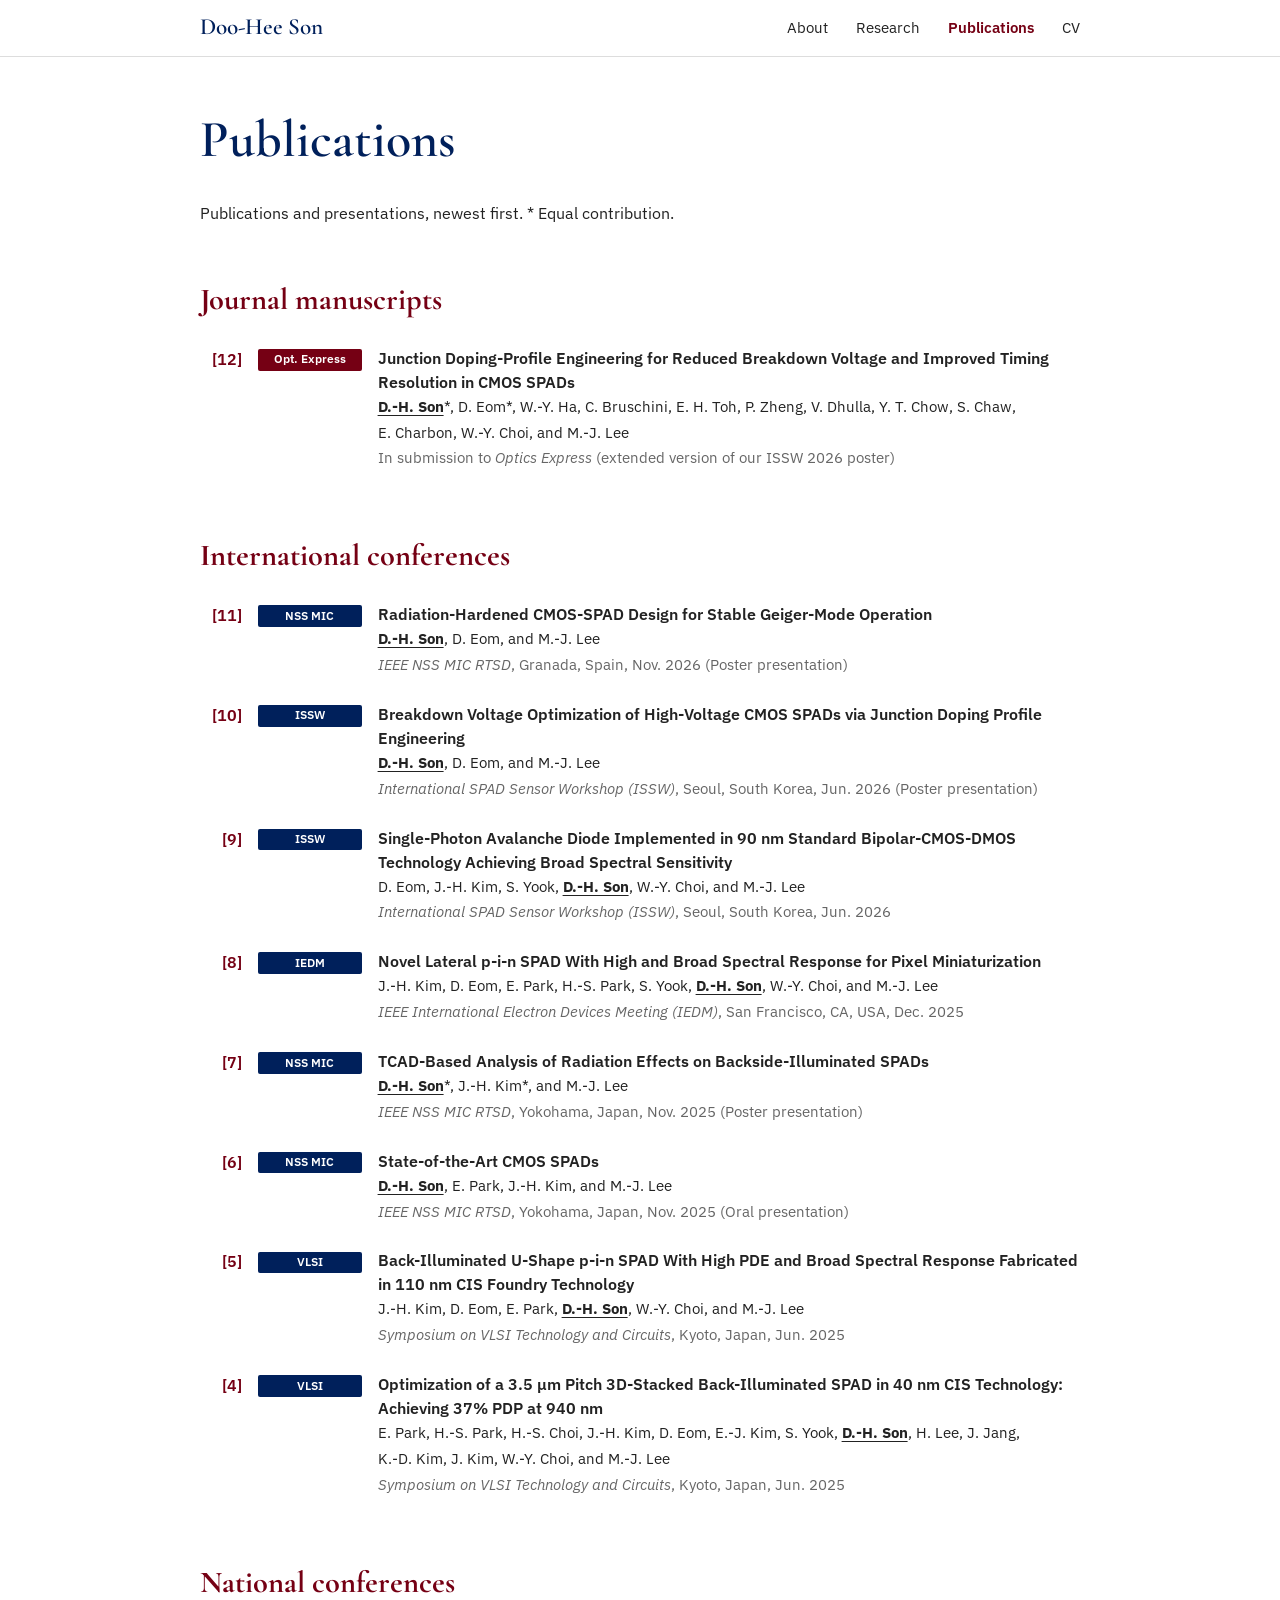
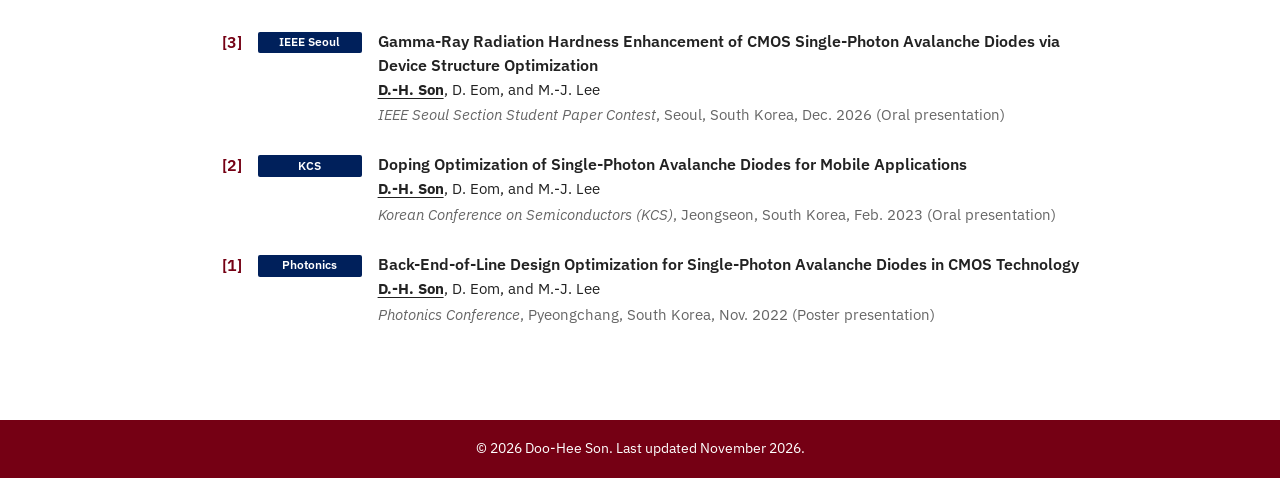
==== commit c648640d: "Add files via upload" ====
--- a/publications.html
+++ b/publications.html
@@ -15,7 +15,7 @@
 
 <nav class="site-nav" aria-label="Main">
   <div class="container">
-    <a class="brand" href="index.html"><b>Doo-Hee</b> <span>Son</span></a>
+    <a class="brand" href="index.html">Doo-Hee Son</a>
     <ul class="nav-links">
       <li><a href="index.html">About</a></li>
       <li><a href="research.html">Research</a></li>
@@ -27,39 +27,63 @@
 
 <main class="container">
   <h1 class="page-title">Publications</h1>
-  <p>Publications and presentations, newest first. * Equal contribution.</p>
+  <p>Publications and presentations, newest first. *&nbsp;Equal contribution.</p>
 
   <h2>Journal manuscripts</h2>
-  <ul class="pub-list">
+  <ul class="pub-list numbered">
+    <!-- [14], [13]번 자리: 가제가 정해지면 아래 두 항목을 감싼 주석 표시를 지우고 제목, 저자, 저널을 채우면 돼.
     <li class="pub">
+      <span class="pub-num">[14]</span>
+      <abbr class="badge journal" title="Journal name">Journal</abbr>
+      <div>
+        <div class="pub-title">Tentative title</div>
+        <div class="pub-authors"><b>D.-H.&nbsp;Son</b>, Authors</div>
+        <div class="pub-venue">Manuscript in preparation</div>
+      </div>
+    </li>
+    <li class="pub">
+      <span class="pub-num">[13]</span>
+      <abbr class="badge journal" title="Journal name">Journal</abbr>
+      <div>
+        <div class="pub-title">Tentative title</div>
+        <div class="pub-authors"><b>D.-H.&nbsp;Son</b>, Authors</div>
+        <div class="pub-venue">Manuscript in preparation</div>
+      </div>
+    </li>
+    -->
+    <li class="pub">
+      <span class="pub-num">[12]</span>
       <abbr class="badge journal" title="Optics Express">Opt. Express</abbr>
       <div>
         <div class="pub-title">Junction Doping-Profile Engineering for Reduced Breakdown Voltage and Improved Timing Resolution in CMOS SPADs</div>
         <div class="pub-authors"><b>D.-H.&nbsp;Son</b>*, <span class="nobr">D.&nbsp;Eom*</span>, <span class="nobr">W.-Y.&nbsp;Ha</span>, <span class="nobr">C.&nbsp;Bruschini</span>, <span class="nobr">E.&nbsp;H.&nbsp;Toh</span>, <span class="nobr">P.&nbsp;Zheng</span>, <span class="nobr">V.&nbsp;Dhulla</span>, <span class="nobr">Y.&nbsp;T.&nbsp;Chow</span>, <span class="nobr">S.&nbsp;Chaw</span>, <span class="nobr">E.&nbsp;Charbon</span>, <span class="nobr">W.-Y.&nbsp;Choi</span>, and <span class="nobr">M.-J.&nbsp;Lee</span></div>
-        <div class="pub-venue">In submission to <i>Optics Express</i></div>
+        <div class="pub-venue">In submission to <i>Optics Express</i> (extended version of our ISSW&nbsp;2026 poster)</div>
       </div>
     </li>
   </ul>
 
   <h2>International conferences</h2>
-  <ul class="pub-list">
+  <ul class="pub-list numbered">
     <li class="pub">
+      <span class="pub-num">[11]</span>
       <abbr class="badge" title="IEEE Nuclear Science Symposium, Medical Imaging Conference and Room Temperature Semiconductor Detector Symposium">NSS MIC</abbr>
       <div>
         <div class="pub-title">Radiation-Hardened CMOS-SPAD Design for Stable Geiger-Mode Operation</div>
         <div class="pub-authors"><b>D.-H.&nbsp;Son</b>, <span class="nobr">D.&nbsp;Eom</span>, and <span class="nobr">M.-J.&nbsp;Lee</span></div>
-        <div class="pub-venue"><i>IEEE NSS MIC RTSD</i>, Granada, Spain, Nov. 2026 <span class="pill">Poster</span></div>
+        <div class="pub-venue"><i>IEEE NSS MIC RTSD</i>, Granada, Spain, Nov. 2026 (Poster presentation)</div>
       </div>
     </li>
     <li class="pub">
+      <span class="pub-num">[10]</span>
       <abbr class="badge" title="International SPAD Sensor Workshop">ISSW</abbr>
       <div>
         <div class="pub-title">Breakdown Voltage Optimization of High-Voltage CMOS SPADs via Junction Doping Profile Engineering</div>
         <div class="pub-authors"><b>D.-H.&nbsp;Son</b>, <span class="nobr">D.&nbsp;Eom</span>, and <span class="nobr">M.-J.&nbsp;Lee</span></div>
-        <div class="pub-venue"><i>International SPAD Sensor Workshop (ISSW)</i>, Seoul, South Korea, Jun. 2026 <span class="pill">Poster</span></div>
+        <div class="pub-venue"><i>International SPAD Sensor Workshop (ISSW)</i>, Seoul, South Korea, Jun. 2026 (Poster presentation)</div>
       </div>
     </li>
     <li class="pub">
+      <span class="pub-num">[9]</span>
       <abbr class="badge" title="International SPAD Sensor Workshop">ISSW</abbr>
       <div>
         <div class="pub-title">Single-Photon Avalanche Diode Implemented in 90 nm Standard Bipolar-CMOS-DMOS Technology Achieving Broad Spectral Sensitivity</div>
@@ -68,6 +92,7 @@
       </div>
     </li>
     <li class="pub">
+      <span class="pub-num">[8]</span>
       <abbr class="badge" title="IEEE International Electron Devices Meeting">IEDM</abbr>
       <div>
         <div class="pub-title">Novel Lateral p-i-n SPAD With High and Broad Spectral Response for Pixel Miniaturization</div>
@@ -76,22 +101,25 @@
       </div>
     </li>
     <li class="pub">
+      <span class="pub-num">[7]</span>
       <abbr class="badge" title="IEEE Nuclear Science Symposium, Medical Imaging Conference and Room Temperature Semiconductor Detector Symposium">NSS MIC</abbr>
       <div>
         <div class="pub-title">TCAD-Based Analysis of Radiation Effects on Backside-Illuminated SPADs</div>
         <div class="pub-authors"><b>D.-H.&nbsp;Son</b>*, <span class="nobr">J.-H.&nbsp;Kim*</span>, and <span class="nobr">M.-J.&nbsp;Lee</span></div>
-        <div class="pub-venue"><i>IEEE NSS MIC RTSD</i>, Yokohama, Japan, Nov. 2025 <span class="pill">Poster</span></div>
+        <div class="pub-venue"><i>IEEE NSS MIC RTSD</i>, Yokohama, Japan, Nov. 2025 (Poster presentation)</div>
       </div>
     </li>
     <li class="pub">
+      <span class="pub-num">[6]</span>
       <abbr class="badge" title="IEEE Nuclear Science Symposium, Medical Imaging Conference and Room Temperature Semiconductor Detector Symposium">NSS MIC</abbr>
       <div>
         <div class="pub-title">State-of-the-Art CMOS SPADs</div>
         <div class="pub-authors"><b>D.-H.&nbsp;Son</b>, <span class="nobr">E.&nbsp;Park</span>, <span class="nobr">J.-H.&nbsp;Kim</span>, and <span class="nobr">M.-J.&nbsp;Lee</span></div>
-        <div class="pub-venue"><i>IEEE NSS MIC RTSD</i>, Yokohama, Japan, Nov. 2025 <span class="pill">Oral</span></div>
+        <div class="pub-venue"><i>IEEE NSS MIC RTSD</i>, Yokohama, Japan, Nov. 2025 (Oral presentation)</div>
       </div>
     </li>
     <li class="pub">
+      <span class="pub-num">[5]</span>
       <abbr class="badge" title="Symposium on VLSI Technology and Circuits">VLSI</abbr>
       <div>
         <div class="pub-title">Back-Illuminated U-Shape p-i-n SPAD With High PDE and Broad Spectral Response Fabricated in 110 nm CIS Foundry Technology</div>
@@ -100,6 +128,7 @@
       </div>
     </li>
     <li class="pub">
+      <span class="pub-num">[4]</span>
       <abbr class="badge" title="Symposium on VLSI Technology and Circuits">VLSI</abbr>
       <div>
         <div class="pub-title">Optimization of a 3.5 μm Pitch 3D-Stacked Back-Illuminated SPAD in 40 nm CIS Technology: Achieving 37% PDP at 940 nm</div>
@@ -110,29 +139,32 @@
   </ul>
 
   <h2>National conferences</h2>
-  <ul class="pub-list">
+  <ul class="pub-list numbered">
     <li class="pub">
+      <span class="pub-num">[3]</span>
       <abbr class="badge" title="IEEE Seoul Section Student Paper Contest">IEEE Seoul</abbr>
       <div>
         <div class="pub-title">Gamma-Ray Radiation Hardness Enhancement of CMOS Single-Photon Avalanche Diodes via Device Structure Optimization</div>
         <div class="pub-authors"><b>D.-H.&nbsp;Son</b>, <span class="nobr">D.&nbsp;Eom</span>, and <span class="nobr">M.-J.&nbsp;Lee</span></div>
-        <div class="pub-venue"><i>IEEE Seoul Section Student Paper Contest</i>, Seoul, South Korea, Dec. 2026 <span class="pill">Oral</span></div>
+        <div class="pub-venue"><i>IEEE Seoul Section Student Paper Contest</i>, Seoul, South Korea, Dec. 2026 (Oral presentation)</div>
       </div>
     </li>
     <li class="pub">
+      <span class="pub-num">[2]</span>
       <abbr class="badge" title="Korean Conference on Semiconductors">KCS</abbr>
       <div>
         <div class="pub-title">Doping Optimization of Single-Photon Avalanche Diodes for Mobile Applications</div>
         <div class="pub-authors"><b>D.-H.&nbsp;Son</b>, <span class="nobr">D.&nbsp;Eom</span>, and <span class="nobr">M.-J.&nbsp;Lee</span></div>
-        <div class="pub-venue"><i>Korean Conference on Semiconductors (KCS)</i>, Jeongseon, South Korea, Feb. 2023 <span class="pill">Oral</span></div>
+        <div class="pub-venue"><i>Korean Conference on Semiconductors (KCS)</i>, Jeongseon, South Korea, Feb. 2023 (Oral presentation)</div>
       </div>
     </li>
     <li class="pub">
+      <span class="pub-num">[1]</span>
       <abbr class="badge" title="Photonics Conference">Photonics</abbr>
       <div>
         <div class="pub-title">Back-End-of-Line Design Optimization for Single-Photon Avalanche Diodes in CMOS Technology</div>
         <div class="pub-authors"><b>D.-H.&nbsp;Son</b>, <span class="nobr">D.&nbsp;Eom</span>, and <span class="nobr">M.-J.&nbsp;Lee</span></div>
-        <div class="pub-venue"><i>Photonics Conference</i>, Pyeongchang, South Korea, Nov. 2022 <span class="pill">Poster</span></div>
+        <div class="pub-venue"><i>Photonics Conference</i>, Pyeongchang, South Korea, Nov. 2022 (Poster presentation)</div>
       </div>
     </li>
   </ul>
--- a/style.css
+++ b/style.css
@@ -3,11 +3,10 @@
 :root {
   --yonsei: #00205B;   /* Yonsei blue, official Pantone 281C */
   --mit: #750014;      /* MIT red, official web color */
-  --text: #1f2328;
-  --muted: #5f6b7a;
-  --rule: #e3e6ea;
-  --card: #fafbfc;
-  --bg: #ffffff;
+  --ink: #222;
+  --gray: #666;
+  --rule: #ddd;
+  --bg: #fff;
   --pixel: #e8ebf3;
   --display: "Cormorant Garamond", Garamond, Georgia, serif;
   --sans: "IBM Plex Sans", "Helvetica Neue", Arial, sans-serif;
@@ -20,7 +19,7 @@
 body {
   margin: 0;
   background: var(--bg);
-  color: var(--text);
+  color: var(--ink);
   font-family: var(--sans);
   font-size: 1rem;
   line-height: 1.7;
@@ -33,28 +32,26 @@
   text-decoration-thickness: 1px;
   text-underline-offset: 0.2em;
 }
-a:hover { color: var(--mit); text-decoration-color: var(--mit); }
+a:hover { color: var(--mit); text-decoration-color: currentColor; }
 a:focus-visible, canvas:focus-visible {
   outline: 2px solid var(--mit);
   outline-offset: 3px;
-  border-radius: 2px;
 }
 
 p { margin: 0 0 1rem; }
 
 .container {
-  max-width: 60rem;
+  max-width: 58rem;
   margin: 0 auto;
   padding: 0 1.5rem;
 }
 
-/* Navigation */
+/* Header */
 .site-nav {
   position: sticky;
   top: 0;
   z-index: 10;
-  background: rgba(255, 255, 255, 0.97);
-  border-top: 4px solid var(--mit);
+  background: var(--bg);
   border-bottom: 1px solid var(--rule);
 }
 .site-nav .container {
@@ -66,14 +63,13 @@
 }
 .brand, .brand:hover {
   font-family: var(--display);
-  font-size: 1.5rem;
+  font-size: 1.45rem;
+  font-weight: 600;
   line-height: 1;
-  color: var(--text);
+  color: var(--yonsei);
   text-decoration: none;
   white-space: nowrap;
 }
-.brand b { font-weight: 700; color: var(--yonsei); }
-.brand span { font-weight: 500; }
 .nav-links {
   display: flex;
   flex-wrap: wrap;
@@ -81,36 +77,27 @@
   margin: 0 0 0 auto;
   padding: 0;
   list-style: none;
-  font-weight: 500;
   font-size: 0.95rem;
 }
-.nav-links a {
-  display: inline-block;
-  padding: 0.15rem 0;
-  color: var(--text);
-  text-decoration: none;
-  border-bottom: 2px solid transparent;
-}
+.nav-links a { color: var(--ink); text-decoration: none; }
 .nav-links a:hover { color: var(--mit); }
-.nav-links a[aria-current="page"] { color: var(--mit); border-bottom-color: var(--mit); }
-
-main.container { padding-top: 3.5rem; padding-bottom: 4.5rem; }
+.nav-links a[aria-current="page"] { color: var(--mit); font-weight: 600; }
+
+main.container { padding-top: 3.5rem; padding-bottom: 5rem; }
 
 /* Headings */
 .name {
   font-family: var(--display);
-  font-size: 3.75rem;
-  font-weight: 500;
+  font-size: 3.5rem;
+  font-weight: 600;
   line-height: 1;
-  letter-spacing: -0.01em;
-  margin: 0 0 0.6rem;
-}
-.name b { font-weight: 700; color: var(--yonsei); }
-.tagline {
+  color: var(--yonsei);
+  margin: 0 0 0.75rem;
+}
+.role {
   font-size: 1.05rem;
-  color: var(--mit);
-  font-weight: 500;
-  margin: 0 0 2.25rem;
+  color: var(--gray);
+  margin: 0 0 2.5rem;
 }
 .page-title {
   font-family: var(--display);
@@ -118,76 +105,35 @@
   font-weight: 600;
   line-height: 1.05;
   color: var(--yonsei);
-  margin: 0 0 1.75rem;
+  margin: 0 0 2rem;
 }
 h2 {
   font-family: var(--display);
-  font-size: 2rem;
+  font-size: 1.9rem;
   font-weight: 700;
   line-height: 1.15;
-  color: var(--yonsei);
-  margin: 3.5rem 0 1.25rem;
-}
-h2::after {
-  content: "";
-  display: block;
-  width: 2.75rem;
-  height: 3px;
-  margin-top: 0.5rem;
-  background: var(--mit);
+  color: var(--mit);
+  margin: 3.5rem 0 1rem;
 }
 
 /* About page */
 .profile {
   float: right;
   width: 18.5rem;
-  margin: 0.25rem 0 1.5rem 2.75rem;
+  margin: 0.3rem 0 1.5rem 3rem;
 }
 .profile img {
   display: block;
   width: 100%;
+  height: auto;
   aspect-ratio: 3 / 4;
   object-fit: cover;
-  border-radius: 4px;
-  box-shadow: 0 1px 2px rgba(31, 35, 40, 0.12), 0 6px 18px rgba(31, 35, 40, 0.1);
   background: var(--pixel);
 }
-.profile figcaption {
-  margin-top: 0.8rem;
-  font-size: 0.85rem;
-  line-height: 1.5;
-  color: var(--muted);
-  text-align: center;
-}
-.profile.missing img { display: none; }
-
-.contact-card {
-  display: inline-block;
-  margin: 0.5rem 0 0;
-  padding: 0.9rem 1.3rem;
-  border: 1px solid var(--rule);
-  border-left: 4px solid var(--mit);
-  border-radius: 6px;
-  background: var(--card);
-  font-size: 0.95rem;
-}
-.contact-card ul { list-style: none; margin: 0; padding: 0; }
-.contact-card li {
-  display: flex;
-  align-items: baseline;
-  gap: 0.6rem;
-  padding: 0.15rem 0;
-}
-.contact-card svg {
-  flex: none;
-  width: 1rem;
-  height: 1rem;
-  position: relative;
-  top: 0.15rem;
-  color: var(--mit);
-}
-.contact-card .sep { color: var(--muted); margin: 0 0.35rem; }
-.contact-card .note { color: var(--muted); }
+.profile.missing { display: none; }
+
+.links { margin: 1.5rem 0 0; }
+.links .sep { color: var(--gray); margin: 0 0.55rem; }
 
 .clear { clear: both; }
 
@@ -197,26 +143,31 @@
   display: grid;
   grid-template-columns: 6.5rem 1fr;
   gap: 1rem;
-  padding: 0.5rem 0;
-  border-bottom: 1px solid var(--rule);
-}
-.news li:last-child { border-bottom: 0; }
-.news time { color: var(--mit); font-weight: 600; font-variant-numeric: tabular-nums; }
+  padding: 0.3rem 0;
+}
+.news time { color: var(--gray); font-variant-numeric: tabular-nums; }
 
 /* Publications */
 .pub-list { list-style: none; margin: 0; padding: 0; }
 .pub {
   display: grid;
-  grid-template-columns: 7rem 1fr;
+  grid-template-columns: 6.5rem 1fr;
   gap: 1.25rem;
-  padding: 0.85rem 0;
+  padding: 0.75rem 0;
+}
+.pub-list.numbered .pub { grid-template-columns: 2.6rem 6.5rem 1fr; gap: 1rem; }
+.pub-num {
+  color: var(--mit);
+  font-weight: 600;
+  font-variant-numeric: tabular-nums;
+  text-align: right;
 }
 .badge {
   display: block;
   align-self: start;
   margin-top: 0.2rem;
-  padding: 0.2rem 0.4rem;
-  border-radius: 3px;
+  padding: 0.15rem 0.35rem;
+  border-radius: 2px;
   background: var(--yonsei);
   color: #fff;
   font-size: 0.75rem;
@@ -230,89 +181,72 @@
 .pub-authors { font-size: 0.95rem; }
 .pub-authors b {
   font-weight: 700;
-  color: var(--yonsei);
   text-decoration: underline;
-  text-decoration-color: var(--mit);
-  text-decoration-thickness: 2px;
-  text-underline-offset: 0.22em;
+  text-decoration-thickness: 1px;
+  text-underline-offset: 0.2em;
   white-space: nowrap;
 }
-.pub-venue { color: var(--muted); font-size: 0.95rem; }
-.pill {
-  display: inline-block;
-  margin-left: 0.4rem;
-  padding: 0 0.55rem;
-  border: 1px solid rgba(117, 0, 20, 0.35);
-  border-radius: 999px;
-  font-size: 0.75rem;
-  line-height: 1.65;
-  color: var(--mit);
-  vertical-align: 0.1em;
-}
-.pub-note { color: var(--muted); font-size: 0.9rem; margin-top: 1rem; }
+.pub-venue { color: var(--gray); font-size: 0.95rem; }
+.pub-note { color: var(--gray); font-size: 0.9rem; margin-top: 1rem; }
 .more-link { margin-top: 0.75rem; }
 
 /* Research page */
 .research-intro {
   display: grid;
   grid-template-columns: 1fr auto;
-  gap: 2.5rem;
+  gap: 3rem;
   align-items: start;
 }
-.array { margin: 0; width: 15rem; }
+.array { margin: 0.4rem 0 0; width: 15rem; }
 .array canvas { display: block; width: 15rem; height: 15rem; cursor: pointer; }
-.array figcaption {
-  margin-top: 0.6rem;
-  font-size: 0.82rem;
-  line-height: 1.45;
-  color: var(--muted);
-}
 .project { margin-top: 4rem; }
 .project h2 { margin-top: 0; }
-.project .period { color: var(--mit); font-weight: 600; margin: 0 0 0.9rem; }
-.project .credit { color: var(--muted); font-size: 0.95rem; }
+.project .period { color: var(--gray); margin: 0 0 1rem; }
+.project .credit { color: var(--gray); font-size: 0.95rem; }
 .nobr { white-space: nowrap; }
 
 .tapeouts {
   width: 100%;
   border-collapse: collapse;
-  margin-top: 1rem;
+  margin-top: 1.25rem;
   font-size: 0.95rem;
   line-height: 1.45;
 }
 .tapeouts th {
   text-align: left;
   font-weight: 600;
-  color: var(--yonsei);
-  padding: 0.45rem 1rem 0.45rem 0;
-  border-bottom: 2px solid var(--mit);
+  padding: 0.4rem 1rem 0.4rem 0;
+  border-bottom: 1px solid var(--ink);
 }
 .tapeouts td {
   padding: 0.6rem 1rem 0.6rem 0;
   border-bottom: 1px solid var(--rule);
   vertical-align: top;
 }
-.tapeouts td:first-child { white-space: nowrap; color: var(--mit); font-weight: 600; font-variant-numeric: tabular-nums; }
+.tapeouts td:first-child { white-space: nowrap; font-variant-numeric: tabular-nums; }
 
 /* Footer */
 .site-footer {
   background: var(--mit);
-  color: #f6e7ea;
+  color: #fff;
   font-size: 0.85rem;
-  padding: 1rem 0;
+  padding: 1.1rem 0;
   text-align: center;
 }
 
 @media (max-width: 720px) {
+  .site-nav .container { flex-direction: column; align-items: flex-start; gap: 0.3rem; padding-top: 0.7rem; padding-bottom: 0.7rem; }
+  .nav-links { margin: 0; gap: 0.25rem 1.25rem; }
   main.container { padding-top: 2.25rem; }
   .name { font-size: 2.9rem; }
   .page-title { font-size: 2.6rem; }
-  h2 { font-size: 1.75rem; }
+  h2 { font-size: 1.7rem; }
   .profile { float: none; width: 15rem; margin: 0 0 1.75rem; }
-  .profile figcaption { text-align: left; }
-  .contact-card { display: block; }
   .news li { grid-template-columns: 1fr; gap: 0; }
   .pub { grid-template-columns: 1fr; gap: 0.35rem; }
+  .pub-list.numbered .pub { grid-template-columns: auto 1fr; column-gap: 0.6rem; row-gap: 0.35rem; }
+  .pub-list.numbered .pub > div { grid-column: 1 / -1; }
+  .pub-num { text-align: left; }
   .badge { justify-self: start; }
   .research-intro { grid-template-columns: 1fr; gap: 1.5rem; }
   .array, .array canvas { width: 12.5rem; }
